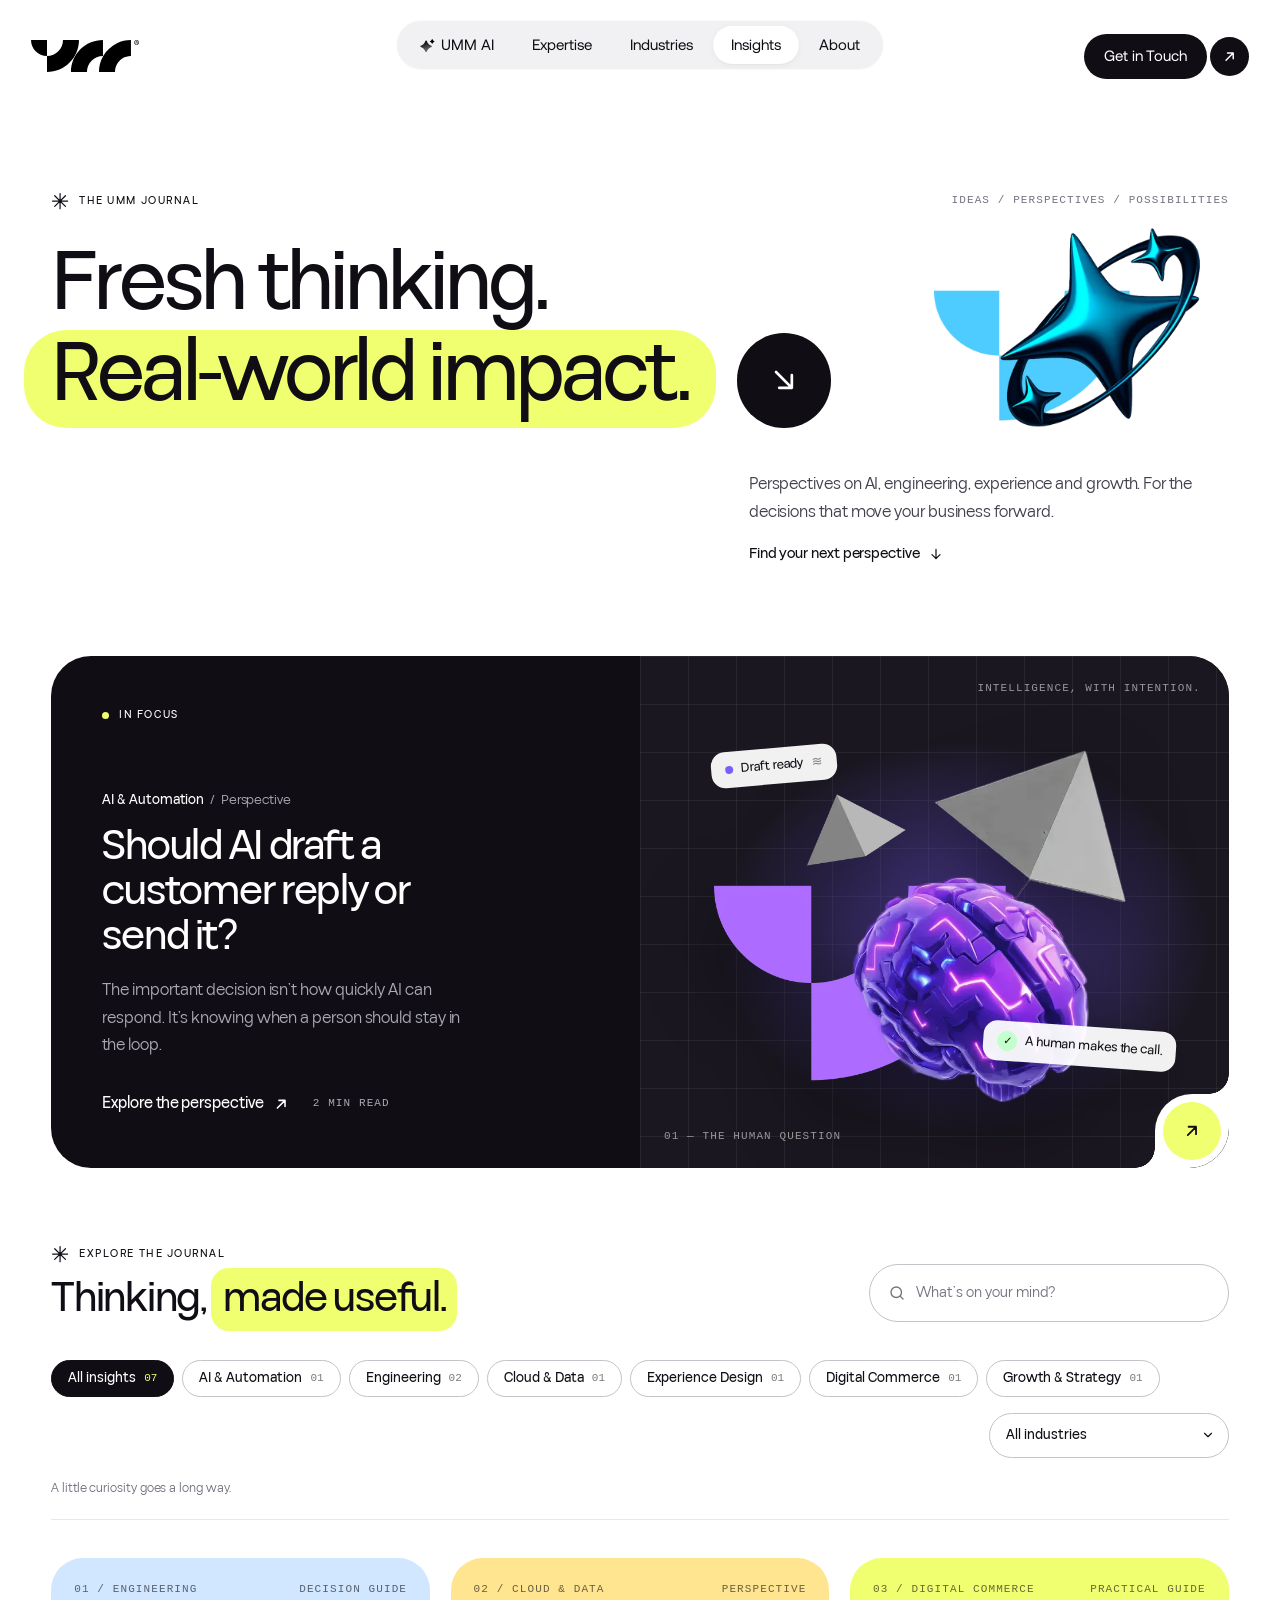
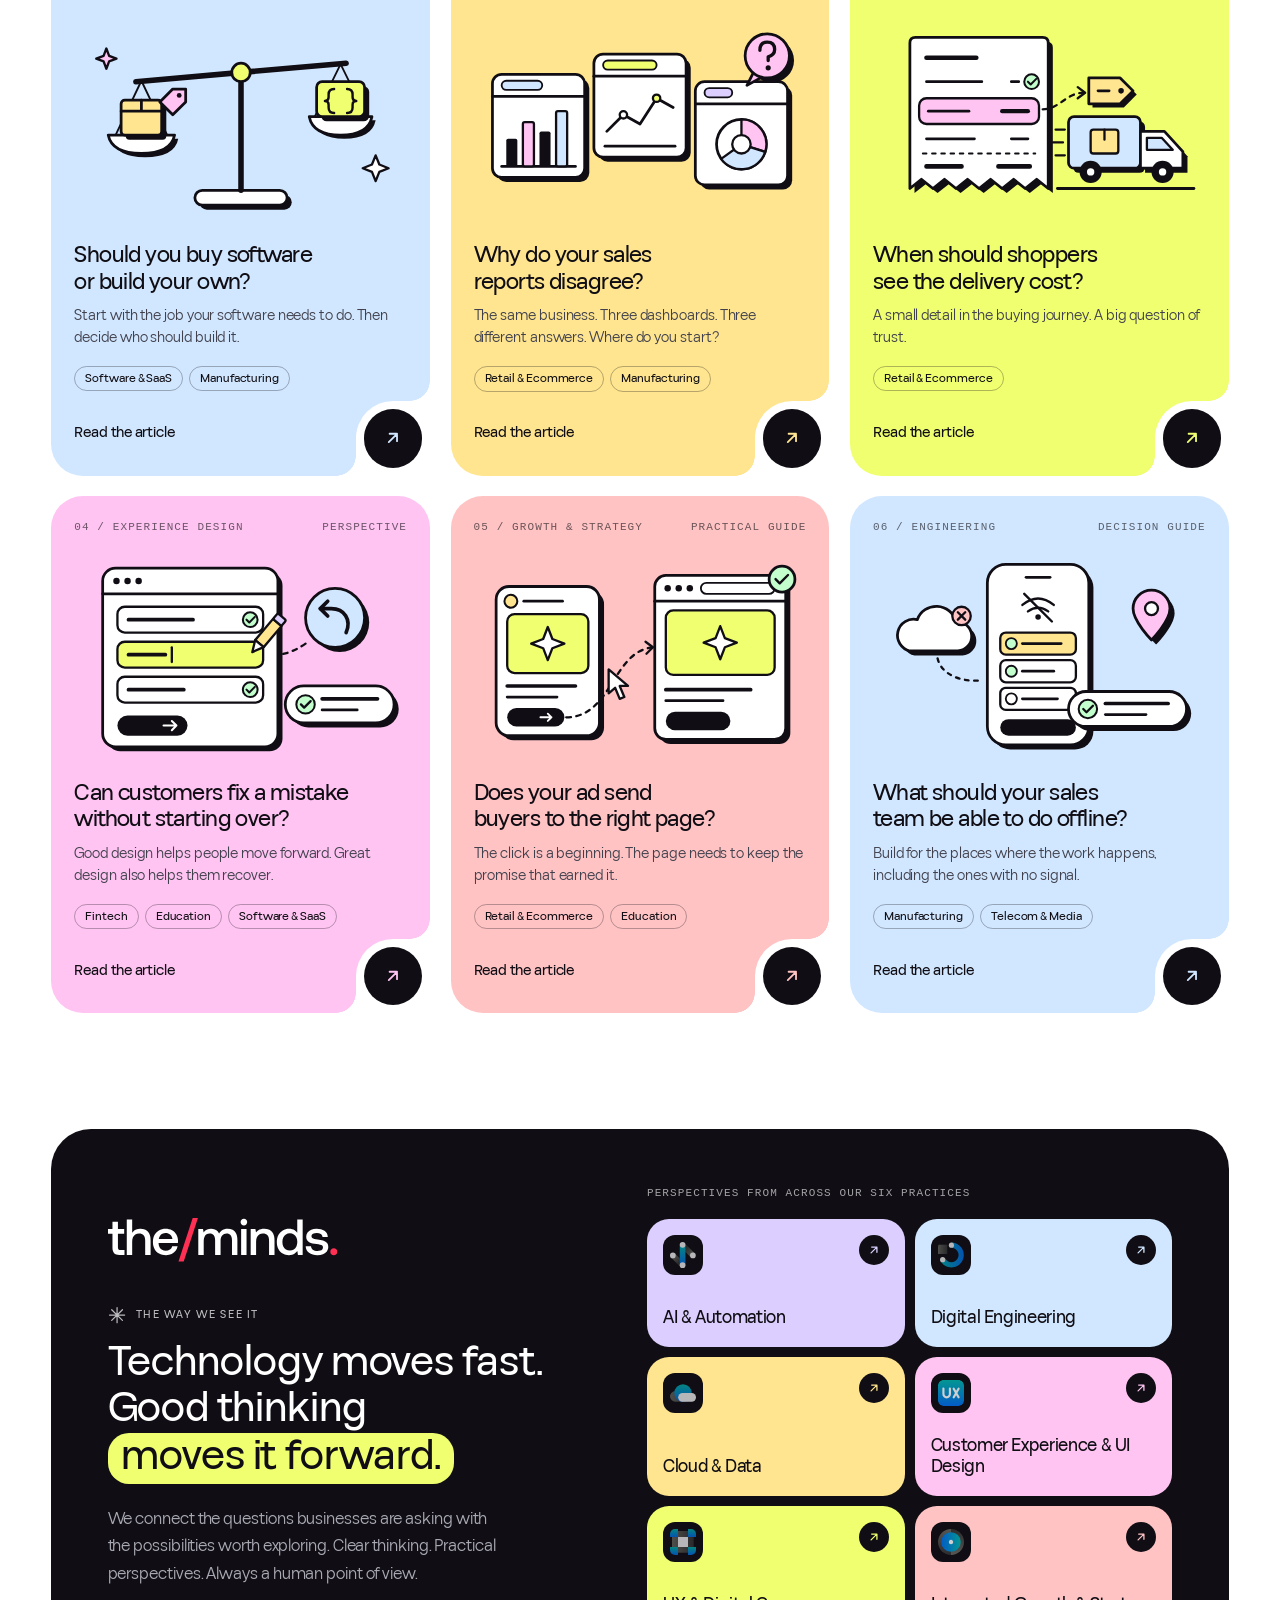
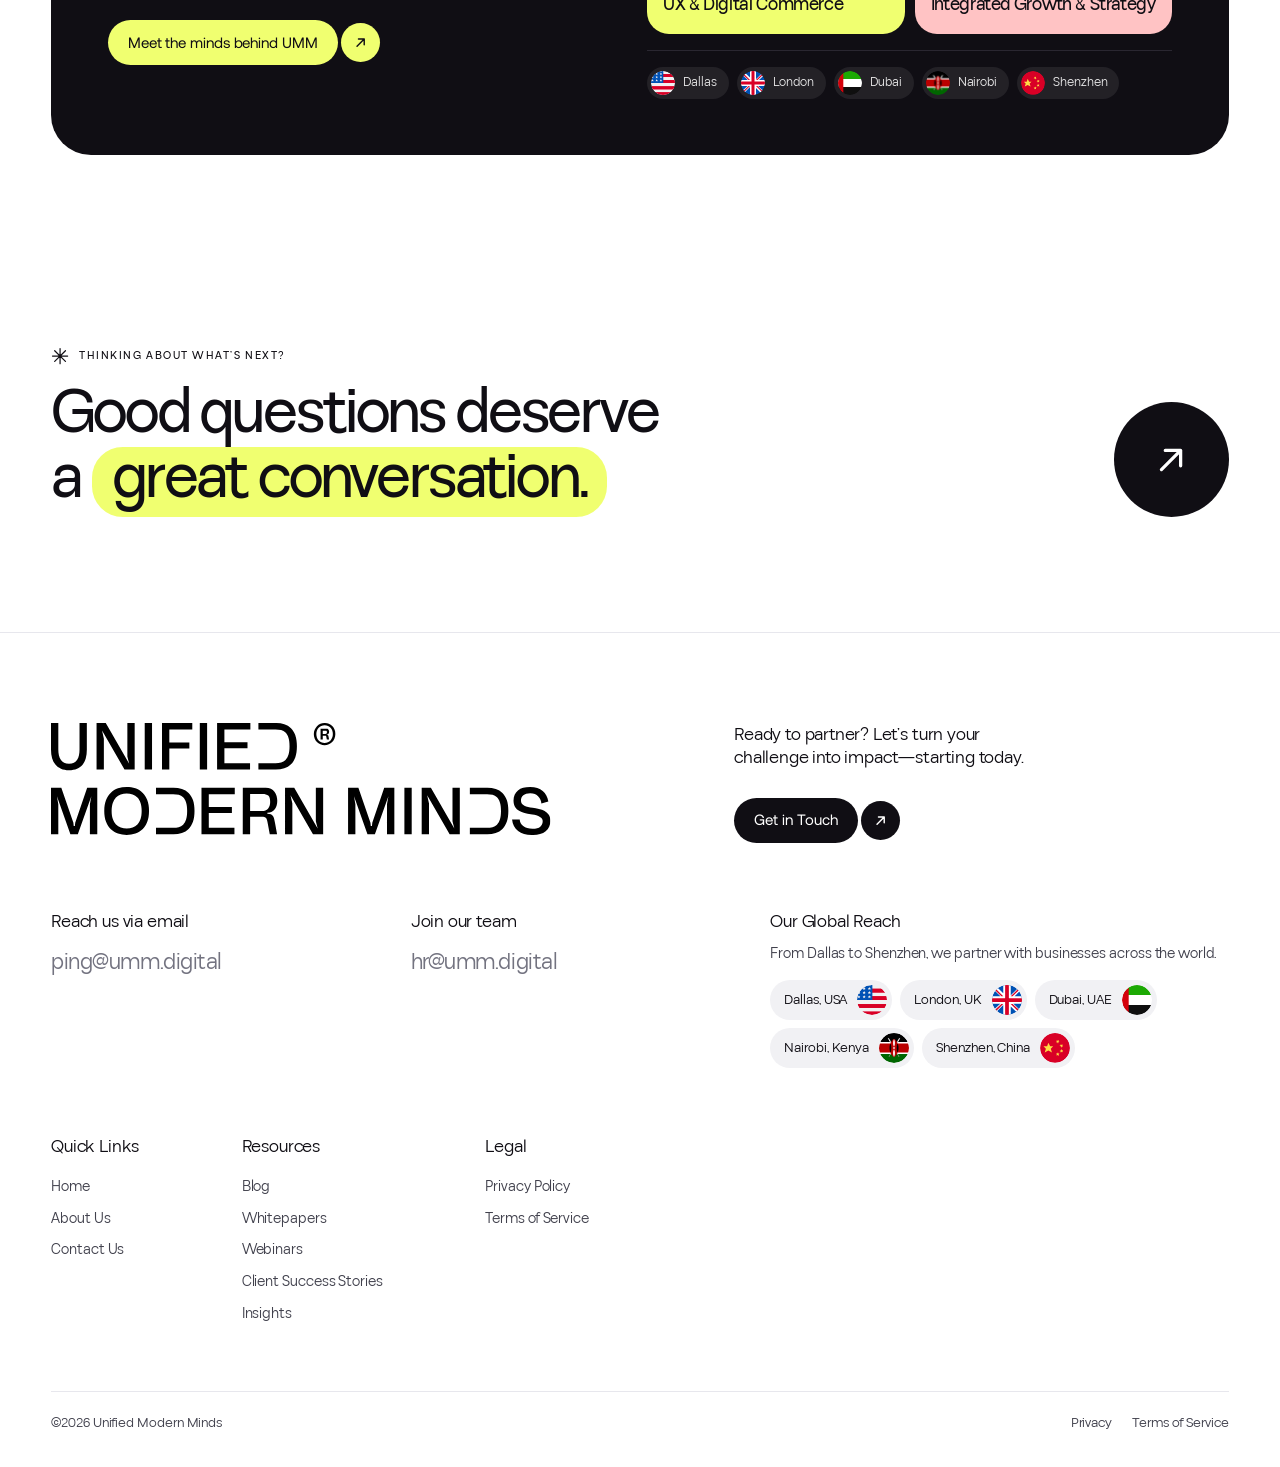
==== index.html @ 67304d0b "Initial commit: UMM website and insights blog Homepage, insights article template, first article (sh" ====
<!doctype html>
<html lang="en">
<head>
  <meta charset="utf-8">
  <meta name="viewport" content="width=device-width, initial-scale=1">
  <title>Insights — The UMM Journal | Unified Modern Minds</title>
  <meta name="description" content="Perspectives on AI, engineering, experience and growth. For the decisions that move your business forward.">
  <meta property="og:type" content="website">
  <meta property="og:title" content="The UMM Journal — Fresh thinking. Real-world impact.">
  <meta property="og:description" content="Perspectives on AI, engineering, experience and growth. For the decisions that move your business forward.">
  <meta property="og:image" content="assets/img/Expertise.webp">
  <meta name="theme-color" content="#ffffff">
  <link rel="preload" href="assets/fonts/Mosvita-Medium.ttf" as="font" type="font/ttf" crossorigin>
  <link rel="stylesheet" href="assets/css/umm-blog.css">
  <script>document.documentElement.classList.add('js')</script>
</head>
<body>
  <a class="skip-link" href="#main">Skip to content</a>

  <!-- ===================== HEADER (same as umm.digital) ===================== -->
  <header class="site-header">
    <a class="site-logo" href="https://umm.digital/" aria-label="Unified Modern Minds — home">
      <img src="assets/img/umm-logo-black.svg" alt="UMM" width="150" height="36">
    </a>

    <nav class="site-nav" aria-label="Primary">
      <ul class="site-nav__pill">
        <li><button class="site-nav__trigger" type="button" aria-expanded="false" aria-controls="mega-ai"><img src="assets/img/ai-icon.svg" alt="">UMM AI</button></li>
        <li><button class="site-nav__trigger" type="button" aria-expanded="false" aria-controls="mega-expertise">Expertise</button></li>
        <li><button class="site-nav__trigger" type="button" aria-expanded="false" aria-controls="mega-industries">Industries</button></li>
        <li><button class="site-nav__trigger" type="button" aria-expanded="false" aria-controls="mega-resources" aria-current="page">Insights</button></li>
        <li><button class="site-nav__trigger" type="button" aria-expanded="false" aria-controls="mega-about">About</button></li>
      </ul>
    </nav>

    <div class="mega" id="mega-ai" data-label="UMM AI">
      <div class="mega__brand">
        <img class="mega__mark" src="assets/img/ai_-2.svg" alt="/ai>">
        <img class="mega__art" src="assets/img/UMM-AI.webp" alt="" loading="lazy">
      </div>
      <ul class="mega__links mega__links--rows3">
        <li><a href="https://umm.digital/ai-consulting/"><img src="assets/img/icons/ai1.svg" alt="">AI Consulting</a></li>
        <li><a href="https://umm.digital/ai-platforms/"><img src="assets/img/icons/ai3.svg" alt="">AI Platforms</a></li>
        <li><a href="https://umm.digital/winning-with-ai/"><img src="assets/img/icons/ai4.svg" alt="">Winning with AI</a></li>
        <li class="mega__feature"><a href="https://umm.digital/rage/" aria-label="RAGe AI — your AI guide to everything UMM"><img class="mega__art--card" src="assets/img/RAGe-AI.webp" alt="" loading="lazy"></a></li>
      </ul>
    </div>

    <div class="mega" id="mega-expertise" data-label="Expertise">
      <div class="mega__brand">
        <img class="mega__mark" src="assets/img/do_-1.svg" alt="<we/do>">
        <img class="mega__art" src="assets/img/Expertise.webp" alt="" loading="lazy">
      </div>
      <ul class="mega__links mega__links--rows4">
        <li><a href="https://umm.digital/service/ai-automation/"><img src="assets/img/icons/e1.svg" alt="">AI &amp; Automation</a></li>
        <li><a href="https://umm.digital/service/ux-digital-commerce/"><img src="assets/img/icons/e2.svg" alt="">UX &amp; Digital Commerce</a></li>
        <li><a href="https://umm.digital/service/digital-engineering/"><img src="assets/img/icons/e3.svg" alt="">Digital Engineering</a></li>
        <li><a href="https://umm.digital/service/cloud-data/"><img src="assets/img/icons/e4.svg" alt="">Cloud &amp; Data</a></li>
        <li><a href="https://umm.digital/service/customer-experience-ui-design/"><img src="assets/img/icons/e5.svg" alt="">Customer Experience &amp; UI Design</a></li>
        <li><a href="https://umm.digital/service/integrated-growth-strategy/"><img src="assets/img/icons/e6.svg" alt="">Integrated Growth &amp; Strategy</a></li>
      </ul>
    </div>

    <div class="mega" id="mega-industries" data-label="Industries">
      <div class="mega__brand">
        <img class="mega__mark" src="assets/img/sector-2.svg" alt="/sector.">
        <img class="mega__art" src="assets/img/3.png" alt="" loading="lazy">
      </div>
      <ul class="mega__links mega__links--rows5">
        <li><a href="https://umm.digital/fintech-banking-insurance/"><img src="assets/img/icons/s1.svg" alt="">Fintech, Banking &amp; Insurance</a></li>
        <li><a href="https://umm.digital/manufacturing/"><img src="assets/img/icons/s2.svg" alt="">Manufacturing</a></li>
        <li><a href="https://umm.digital/telecom/"><img src="assets/img/icons/s3.svg" alt="">Telecom &amp; Media</a></li>
        <li><a href="https://umm.digital/retail-and-ecommerce/"><img src="assets/img/icons/s4.svg" alt="">Retail &amp; Ecommerce</a></li>
        <li><a href="https://umm.digital/education/"><img src="assets/img/icons/s5.svg" alt="">Education</a></li>
        <li><a href="https://umm.digital/deep-tech-and-ai/"><img src="assets/img/icons/s6.svg" alt="">Deep-tech &amp; AI</a></li>
        <li><a href="https://umm.digital/software-and-saas/"><img src="assets/img/icons/s7.svg" alt="">Software &amp; SaaS</a></li>
        <li><a href="https://umm.digital/capital-markets-pe-vc/"><img src="assets/img/icons/s8.svg" alt="">Capital Markets, PE/VC</a></li>
        <li><a href="https://umm.digital/bio-tech-and-life-science/"><img src="assets/img/icons/s9.svg" alt="">Bio-Tech &amp; Life Science</a></li>
        <li><a href="https://umm.digital/government/"><img src="assets/img/icons/s10.svg" alt="">Government</a></li>
      </ul>
    </div>

    <div class="mega" id="mega-resources" data-label="Insights">
      <div class="mega__brand">
        <img class="mega__mark" src="assets/img/kw1.svg" alt="Kn{o}w.">
        <img class="mega__art" src="assets/img/Resources.webp" alt="" loading="lazy">
      </div>
      <ul class="mega__links mega__links--rows4">
        <li><a href="https://umm.digital/casestudies/"><img src="assets/img/icons/k1.svg" alt="">Case Studies</a></li>
        <li><a href="#"><img src="assets/img/icons/k2.svg" alt="">Client Corner</a></li>
        <li><a href="#"><img src="assets/img/icons/k3.svg" alt="">Partners</a></li>
        <li><a href="index.html" aria-current="page"><img src="assets/img/icons/k4.svg" alt="">Blog</a></li>
        <li><a href="#"><img src="assets/img/icons/k5.svg" alt="">White Papers</a></li>
        <li><a href="index.html"><img src="assets/img/icons/k6.svg" alt="">Insights</a></li>
        <li><a href="#"><img src="assets/img/icons/k7.svg" alt="">Webinars</a></li>
      </ul>
    </div>

    <div class="mega" id="mega-about" data-label="About">
      <div class="mega__brand">
        <img class="mega__mark" src="assets/img/minds-2.svg" alt="the/minds.">
        <img class="mega__art" src="assets/img/About.webp" alt="" loading="lazy">
      </div>
      <ul class="mega__links mega__links--rows3">
        <li><a href="https://umm.digital/about/"><img src="assets/img/icons/m1.svg" alt="">Journey</a></li>
        <li><a href="https://umm.digital/about/culture/"><img src="assets/img/icons/m2.svg" alt="">Life@umm</a></li>
        <li><a href="#"><img src="assets/img/icons/m3.svg" alt="">Career</a></li>
      </ul>
    </div>

    <div class="site-header__actions">
      <a class="umm-cta" href="https://umm.digital/contact/">
        <span class="umm-cta__label">Get in Touch</span>
        <span class="umm-cta__dot"><span class="fly" aria-hidden="true"><svg viewBox="0 0 24 24" fill="none" stroke="currentColor" stroke-width="2" stroke-linecap="round" stroke-linejoin="round"><path d="M7 17 17 7M9 7h8v8"/></svg><svg viewBox="0 0 24 24" fill="none" stroke="currentColor" stroke-width="2" stroke-linecap="round" stroke-linejoin="round"><path d="M7 17 17 7M9 7h8v8"/></svg></span></span>
      </a>
      <button class="menu-toggle" type="button" aria-label="Open menu" aria-expanded="false" aria-controls="mobile-menu">
        <svg viewBox="0 0 24 24" fill="none" stroke="currentColor" stroke-width="1.8" stroke-linecap="round"><path d="M4 7h16M4 12h16M4 17h10"/></svg>
      </button>
    </div>
  </header>
  <!-- Mobile menu is generated from the mega menus by umm-blog.js -->
  <div class="mobile-menu" id="mobile-menu" role="dialog" aria-modal="true" aria-label="Menu"></div>

  <main id="main">

    <!-- ===================== HERO ===================== -->
    <section class="j-hero" aria-labelledby="hero-title">
      <img class="j-hero__art" src="assets/img/Expertise.webp" alt="" width="420" height="335">
      <div class="wrap">
        <div class="j-hero__top">
          <p class="eyebrow"><svg viewBox="0 0 24 24" aria-hidden="true"><path d="M12 2v20M2 12h20M4.9 4.9l14.2 14.2M19.1 4.9 4.9 19.1"/></svg>The UMM Journal</p>
          <p class="mono">Ideas / Perspectives / Possibilities</p>
        </div>
        <div class="j-hero__head">
          <h1 class="j-hero__title display-xl" id="hero-title">
            <span class="line">Fresh thinking.</span>
            <span class="line"><span class="hl" data-umm-tone="citrus">Real-world impact.</span></span>
          </h1>
          <a class="round-cta" href="#insights" aria-label="Find your next perspective">
            <span class="fly" aria-hidden="true"><svg viewBox="0 0 24 24" fill="none" stroke="currentColor" stroke-width="1.7" stroke-linecap="round" stroke-linejoin="round"><path d="M7 7l10 10M17 9v8H9"/></svg><svg viewBox="0 0 24 24" fill="none" stroke="currentColor" stroke-width="1.7" stroke-linecap="round" stroke-linejoin="round"><path d="M7 7l10 10M17 9v8H9"/></svg></span>
          </a>
        </div>
        <div class="j-hero__foot">
          <p class="j-hero__lead">Perspectives on AI, engineering, experience and growth. For the decisions that move your business forward.</p>
          <a class="text-link" href="#insights"><span>Find your next perspective</span><svg width="16" height="16" viewBox="0 0 24 24" fill="none" stroke="currentColor" stroke-width="1.8" stroke-linecap="round" stroke-linejoin="round" aria-hidden="true"><path d="M12 5v14M6 13l6 6 6-6"/></svg></a>
        </div>
      </div>
    </section>

    <!-- ===================== IN FOCUS (featured) ===================== -->
    <section class="wrap" aria-label="In focus">
      <article class="feature reveal">
        <div class="feature__body">
          <p class="eyebrow eyebrow--dot">In focus</p>
          <p class="feature__kicker"><b>AI &amp; Automation</b> &nbsp;/&nbsp; Perspective</p>
          <h2 class="feature__title"><a class="feature__link" href="insights/should-ai-draft-or-send.html">Should AI draft a customer reply or send it?</a></h2>
          <p class="feature__excerpt">The important decision isn’t how quickly AI can respond. It’s knowing when a person should stay in the loop.</p>
          <div class="feature__foot">
            <span class="text-link"><span>Explore the perspective</span><span class="fly" aria-hidden="true"><svg viewBox="0 0 24 24" fill="none" stroke="currentColor" stroke-width="2" stroke-linecap="round" stroke-linejoin="round"><path d="M7 17 17 7M9 7h8v8"/></svg><svg viewBox="0 0 24 24" fill="none" stroke="currentColor" stroke-width="2" stroke-linecap="round" stroke-linejoin="round"><path d="M7 17 17 7M9 7h8v8"/></svg></span></span>
            <span class="mono">2 min read</span>
          </div>
        </div>
        <div class="feature__art" aria-hidden="true">
          <span class="mono feature__cap feature__cap--top">Intelligence, with intention.</span>
          <span class="float-chip float-chip--a"><span class="dot"></span>Draft ready <span style="opacity:.5">≋</span></span>
          <img src="assets/img/UMM-AI.webp" alt="" width="440" height="400">
          <span class="float-chip float-chip--b"><span class="tick">✓</span>A human makes the call.</span>
          <span class="mono feature__cap">01 — The human question</span>
        </div>
        <span class="notch" aria-hidden="true"><span class="notch__btn"><span class="fly"><svg viewBox="0 0 24 24" fill="none" stroke="currentColor" stroke-width="2.2" stroke-linecap="round" stroke-linejoin="round"><path d="M7 17 17 7M8 7h9v9"/></svg><svg viewBox="0 0 24 24" fill="none" stroke="currentColor" stroke-width="2.2" stroke-linecap="round" stroke-linejoin="round"><path d="M7 17 17 7M8 7h9v9"/></svg></span></span></span>
      </article>
    </section>

    <!-- ===================== EXPLORE ===================== -->
    <section class="explore" id="insights" aria-labelledby="explore-title">
      <div class="wrap">
        <div class="explore__head">
          <div>
            <p class="eyebrow"><svg viewBox="0 0 24 24" aria-hidden="true"><path d="M12 2v20M2 12h20M4.9 4.9l14.2 14.2M19.1 4.9 4.9 19.1"/></svg>Explore the journal</p>
            <h2 class="display-m" id="explore-title">Thinking, <span class="hl" data-umm-tone="citrus">made useful.</span></h2>
          </div>
          <label class="search">
            <span class="sr-only">Search insights</span>
            <svg viewBox="0 0 24 24" fill="none" stroke="currentColor" stroke-width="1.8" stroke-linecap="round" aria-hidden="true"><circle cx="11" cy="11" r="7"/><path d="m20 20-3.5-3.5"/></svg>
            <input type="search" placeholder="What’s on your mind?" data-filter-search autocomplete="off">
          </label>
        </div>

        <div class="filters">
          <div class="chips" role="group" aria-label="Filter by topic">
            <button class="chip-btn" type="button" aria-pressed="true" data-filter-cat="all">All insights <span class="count" data-count="all">07</span></button>
            <button class="chip-btn" type="button" aria-pressed="false" data-filter-cat="ai">AI &amp; Automation <span class="count" data-count="ai"></span></button>
            <button class="chip-btn" type="button" aria-pressed="false" data-filter-cat="engineering">Engineering <span class="count" data-count="engineering"></span></button>
            <button class="chip-btn" type="button" aria-pressed="false" data-filter-cat="cloud">Cloud &amp; Data <span class="count" data-count="cloud"></span></button>
            <button class="chip-btn" type="button" aria-pressed="false" data-filter-cat="experience">Experience Design <span class="count" data-count="experience"></span></button>
            <button class="chip-btn" type="button" aria-pressed="false" data-filter-cat="commerce">Digital Commerce <span class="count" data-count="commerce"></span></button>
            <button class="chip-btn" type="button" aria-pressed="false" data-filter-cat="growth">Growth &amp; Strategy <span class="count" data-count="growth"></span></button>
          </div>
          <div class="select-wrap">
            <label class="sr-only" for="industry">Filter by industry</label>
            <select id="industry" data-filter-industry>
              <option value="all">All industries</option>
              <option value="education">Education</option>
              <option value="fintech">Fintech, Banking &amp; Insurance</option>
              <option value="manufacturing">Manufacturing</option>
              <option value="retail">Retail &amp; Ecommerce</option>
              <option value="software">Software &amp; SaaS</option>
              <option value="telecom">Telecom &amp; Media</option>
            </select>
            <svg viewBox="0 0 24 24" fill="none" stroke="currentColor" stroke-width="2" stroke-linecap="round" stroke-linejoin="round" aria-hidden="true"><path d="m6 9 6 6 6-6"/></svg>
          </div>
          <p class="filters__note" data-filter-status aria-live="polite">A little curiosity goes a long way.</p>
        </div>

        <!-- Post cards. data-category / data-industries drive the filters.
             Tone per category: ai=lilac, engineering=sky, cloud=sun, commerce=citrus, experience=blossom, growth=coral -->
        <ul class="post-grid" data-post-grid>

          <!-- Featured post: hidden in "All" view (it's shown above), visible when filtering -->
          <li data-category="ai" data-industries="fintech telecom retail" data-featured>
            <article class="post-card" data-umm-tone="lilac">
              <div class="post-card__top"><span class="mono">AI &amp; Automation</span><span class="mono">Perspective</span></div>
              <div class="post-card__visual" aria-hidden="true"><img src="assets/img/illustrations/ai-draft-or-send.svg" alt="" loading="lazy" width="360" height="220"></div>
              <h3 class="post-card__title"><a href="insights/should-ai-draft-or-send.html">Should AI draft a customer reply or send it?</a></h3>
              <p class="post-card__excerpt">The important decision isn’t how quickly AI can respond. It’s knowing when a person should stay in the loop.</p>
              <ul class="tags"><li>Fintech</li><li>Telecom</li><li>Retail</li></ul>
              <div class="post-card__foot">Read the article</div>
              <span class="notch" aria-hidden="true"><span class="notch__btn"><span class="fly"><svg viewBox="0 0 24 24" fill="none" stroke="currentColor" stroke-width="2.2" stroke-linecap="round" stroke-linejoin="round"><path d="M7 17 17 7M8 7h9v9"/></svg><svg viewBox="0 0 24 24" fill="none" stroke="currentColor" stroke-width="2.2" stroke-linecap="round" stroke-linejoin="round"><path d="M7 17 17 7M8 7h9v9"/></svg></span></span></span>
            </article>
          </li>

          <li data-category="engineering" data-industries="software manufacturing">
            <article class="post-card reveal" data-umm-tone="sky">
              <div class="post-card__top"><span class="mono">01 / Engineering</span><span class="mono">Decision guide</span></div>
              <div class="post-card__visual" aria-hidden="true"><img src="assets/img/illustrations/buy-or-build.svg" alt="" loading="lazy" width="360" height="220"></div>
              <h3 class="post-card__title"><a href="insights/buy-software-or-build-your-own.html">Should you buy software or build your own?</a></h3>
              <p class="post-card__excerpt">Start with the job your software needs to do. Then decide who should build it.</p>
              <ul class="tags"><li>Software &amp; SaaS</li><li>Manufacturing</li></ul>
              <div class="post-card__foot">Read the article</div>
              <span class="notch" aria-hidden="true"><span class="notch__btn"><span class="fly"><svg viewBox="0 0 24 24" fill="none" stroke="currentColor" stroke-width="2.2" stroke-linecap="round" stroke-linejoin="round"><path d="M7 17 17 7M8 7h9v9"/></svg><svg viewBox="0 0 24 24" fill="none" stroke="currentColor" stroke-width="2.2" stroke-linecap="round" stroke-linejoin="round"><path d="M7 17 17 7M8 7h9v9"/></svg></span></span></span>
            </article>
          </li>

          <li data-category="cloud" data-industries="retail manufacturing software">
            <article class="post-card reveal" data-umm-tone="sun">
              <div class="post-card__top"><span class="mono">02 / Cloud &amp; Data</span><span class="mono">Perspective</span></div>
              <div class="post-card__visual" aria-hidden="true"><img src="assets/img/illustrations/sales-reports.svg" alt="" loading="lazy" width="360" height="220"></div>
              <h3 class="post-card__title"><a href="insights/why-sales-reports-disagree.html">Why do your sales reports disagree?</a></h3>
              <p class="post-card__excerpt">The same business. Three dashboards. Three different answers. Where do you start?</p>
              <ul class="tags"><li>Retail &amp; Ecommerce</li><li>Manufacturing</li></ul>
              <div class="post-card__foot">Read the article</div>
              <span class="notch" aria-hidden="true"><span class="notch__btn"><span class="fly"><svg viewBox="0 0 24 24" fill="none" stroke="currentColor" stroke-width="2.2" stroke-linecap="round" stroke-linejoin="round"><path d="M7 17 17 7M8 7h9v9"/></svg><svg viewBox="0 0 24 24" fill="none" stroke="currentColor" stroke-width="2.2" stroke-linecap="round" stroke-linejoin="round"><path d="M7 17 17 7M8 7h9v9"/></svg></span></span></span>
            </article>
          </li>

          <li data-category="commerce" data-industries="retail">
            <article class="post-card reveal" data-umm-tone="citrus">
              <div class="post-card__top"><span class="mono">03 / Digital Commerce</span><span class="mono">Practical guide</span></div>
              <div class="post-card__visual" aria-hidden="true"><img src="assets/img/illustrations/delivery-cost.svg" alt="" loading="lazy" width="360" height="220"></div>
              <h3 class="post-card__title"><a href="insights/when-to-show-delivery-cost.html">When should shoppers see the delivery cost?</a></h3>
              <p class="post-card__excerpt">A small detail in the buying journey. A big question of trust.</p>
              <ul class="tags"><li>Retail &amp; Ecommerce</li></ul>
              <div class="post-card__foot">Read the article</div>
              <span class="notch" aria-hidden="true"><span class="notch__btn"><span class="fly"><svg viewBox="0 0 24 24" fill="none" stroke="currentColor" stroke-width="2.2" stroke-linecap="round" stroke-linejoin="round"><path d="M7 17 17 7M8 7h9v9"/></svg><svg viewBox="0 0 24 24" fill="none" stroke="currentColor" stroke-width="2.2" stroke-linecap="round" stroke-linejoin="round"><path d="M7 17 17 7M8 7h9v9"/></svg></span></span></span>
            </article>
          </li>

          <li data-category="experience" data-industries="fintech education software">
            <article class="post-card reveal" data-umm-tone="blossom">
              <div class="post-card__top"><span class="mono">04 / Experience Design</span><span class="mono">Perspective</span></div>
              <div class="post-card__visual" aria-hidden="true"><img src="assets/img/illustrations/fix-a-mistake.svg" alt="" loading="lazy" width="360" height="220"></div>
              <h3 class="post-card__title"><a href="insights/fix-a-mistake-without-starting-over.html">Can customers fix a mistake without starting over?</a></h3>
              <p class="post-card__excerpt">Good design helps people move forward. Great design also helps them recover.</p>
              <ul class="tags"><li>Fintech</li><li>Education</li><li>Software &amp; SaaS</li></ul>
              <div class="post-card__foot">Read the article</div>
              <span class="notch" aria-hidden="true"><span class="notch__btn"><span class="fly"><svg viewBox="0 0 24 24" fill="none" stroke="currentColor" stroke-width="2.2" stroke-linecap="round" stroke-linejoin="round"><path d="M7 17 17 7M8 7h9v9"/></svg><svg viewBox="0 0 24 24" fill="none" stroke="currentColor" stroke-width="2.2" stroke-linecap="round" stroke-linejoin="round"><path d="M7 17 17 7M8 7h9v9"/></svg></span></span></span>
            </article>
          </li>

          <li data-category="growth" data-industries="retail education software">
            <article class="post-card reveal" data-umm-tone="coral">
              <div class="post-card__top"><span class="mono">05 / Growth &amp; Strategy</span><span class="mono">Practical guide</span></div>
              <div class="post-card__visual" aria-hidden="true"><img src="assets/img/illustrations/ad-to-right-page.svg" alt="" loading="lazy" width="360" height="220"></div>
              <h3 class="post-card__title"><a href="insights/does-your-ad-send-buyers-to-the-right-page.html">Does your ad send buyers to the right page?</a></h3>
              <p class="post-card__excerpt">The click is a beginning. The page needs to keep the promise that earned it.</p>
              <ul class="tags"><li>Retail &amp; Ecommerce</li><li>Education</li></ul>
              <div class="post-card__foot">Read the article</div>
              <span class="notch" aria-hidden="true"><span class="notch__btn"><span class="fly"><svg viewBox="0 0 24 24" fill="none" stroke="currentColor" stroke-width="2.2" stroke-linecap="round" stroke-linejoin="round"><path d="M7 17 17 7M8 7h9v9"/></svg><svg viewBox="0 0 24 24" fill="none" stroke="currentColor" stroke-width="2.2" stroke-linecap="round" stroke-linejoin="round"><path d="M7 17 17 7M8 7h9v9"/></svg></span></span></span>
            </article>
          </li>

          <li data-category="engineering" data-industries="manufacturing telecom">
            <article class="post-card reveal" data-umm-tone="sky">
              <div class="post-card__top"><span class="mono">06 / Engineering</span><span class="mono">Decision guide</span></div>
              <div class="post-card__visual" aria-hidden="true"><img src="assets/img/illustrations/offline-sales.svg" alt="" loading="lazy" width="360" height="220"></div>
              <h3 class="post-card__title"><a href="insights/what-your-sales-team-needs-offline.html">What should your sales team be able to do offline?</a></h3>
              <p class="post-card__excerpt">Build for the places where the work happens, including the ones with no signal.</p>
              <ul class="tags"><li>Manufacturing</li><li>Telecom &amp; Media</li></ul>
              <div class="post-card__foot">Read the article</div>
              <span class="notch" aria-hidden="true"><span class="notch__btn"><span class="fly"><svg viewBox="0 0 24 24" fill="none" stroke="currentColor" stroke-width="2.2" stroke-linecap="round" stroke-linejoin="round"><path d="M7 17 17 7M8 7h9v9"/></svg><svg viewBox="0 0 24 24" fill="none" stroke="currentColor" stroke-width="2.2" stroke-linecap="round" stroke-linejoin="round"><path d="M7 17 17 7M8 7h9v9"/></svg></span></span></span>
            </article>
          </li>
        </ul>

        <div class="empty-state" data-empty-state>
          <h3 class="display-s">Nothing here <span class="hl" data-umm-tone="citrus">yet.</span></h3>
          <p>Try another topic or industry — a little curiosity goes a long way.</p>
          <button class="btn btn--outline" type="button" data-filter-reset style="margin-top:20px">Show all insights</button>
        </div>

        <div class="load-more" data-load-more hidden>
          <button class="btn btn--outline" type="button" data-load-more-btn>More perspectives <span class="mono" data-load-more-count></span></button>
          <p class="mono" data-load-more-status></p>
        </div>
      </div>
    </section>

    <!-- ===================== THE MINDS BEHIND IT (team) ===================== -->
    <section class="minds" aria-labelledby="minds-title">
      <div class="wrap">
        <div class="minds__panel reveal">
          <div>
            <img class="minds__mark" src="assets/img/minds-2.svg" alt="the/minds." loading="lazy" width="240" height="62">
            <p class="eyebrow"><svg viewBox="0 0 24 24" aria-hidden="true"><path d="M12 2v20M2 12h20M4.9 4.9l14.2 14.2M19.1 4.9 4.9 19.1"/></svg>The way we see it</p>
            <h2 class="minds__title" id="minds-title"><span class="line">Technology moves fast.</span> <span class="line">Good thinking</span> <span class="line"><span class="hl" data-umm-tone="citrus">moves it forward.</span></span></h2>
            <p class="minds__body">We connect the questions businesses are asking with the possibilities worth exploring. Clear thinking. Practical perspectives. Always a human point of view.</p>
            <a class="umm-cta umm-cta--citrus" href="https://umm.digital/about/">
              <span class="umm-cta__label">Meet the minds behind UMM</span>
              <span class="umm-cta__dot"><span class="fly" aria-hidden="true"><svg viewBox="0 0 24 24" fill="none" stroke="currentColor" stroke-width="2" stroke-linecap="round" stroke-linejoin="round"><path d="M7 17 17 7M9 7h8v8"/></svg><svg viewBox="0 0 24 24" fill="none" stroke="currentColor" stroke-width="2" stroke-linecap="round" stroke-linejoin="round"><path d="M7 17 17 7M9 7h8v8"/></svg></span></span>
            </a>
          </div>
          <div class="minds__team">
            <p class="mono minds__label">Perspectives from across our six practices</p>
            <ul class="practices">
            <li><a href="https://umm.digital/service/ai-automation/" data-umm-tone="lilac"><span class="practices__top"><img src="assets/img/icons/e1.svg" alt=""><span class="practices__go"><span class="fly" aria-hidden="true"><svg viewBox="0 0 24 24" fill="none" stroke="currentColor" stroke-width="2.2" stroke-linecap="round" stroke-linejoin="round"><path d="M7 17 17 7M8 7h9v9"/></svg><svg viewBox="0 0 24 24" fill="none" stroke="currentColor" stroke-width="2.2" stroke-linecap="round" stroke-linejoin="round"><path d="M7 17 17 7M8 7h9v9"/></svg></span></span></span><b>AI &amp; Automation</b></a></li>
            <li><a href="https://umm.digital/service/digital-engineering/" data-umm-tone="sky"><span class="practices__top"><img src="assets/img/icons/e3.svg" alt=""><span class="practices__go"><span class="fly" aria-hidden="true"><svg viewBox="0 0 24 24" fill="none" stroke="currentColor" stroke-width="2.2" stroke-linecap="round" stroke-linejoin="round"><path d="M7 17 17 7M8 7h9v9"/></svg><svg viewBox="0 0 24 24" fill="none" stroke="currentColor" stroke-width="2.2" stroke-linecap="round" stroke-linejoin="round"><path d="M7 17 17 7M8 7h9v9"/></svg></span></span></span><b>Digital Engineering</b></a></li>
            <li><a href="https://umm.digital/service/cloud-data/" data-umm-tone="sun"><span class="practices__top"><img src="assets/img/icons/e4.svg" alt=""><span class="practices__go"><span class="fly" aria-hidden="true"><svg viewBox="0 0 24 24" fill="none" stroke="currentColor" stroke-width="2.2" stroke-linecap="round" stroke-linejoin="round"><path d="M7 17 17 7M8 7h9v9"/></svg><svg viewBox="0 0 24 24" fill="none" stroke="currentColor" stroke-width="2.2" stroke-linecap="round" stroke-linejoin="round"><path d="M7 17 17 7M8 7h9v9"/></svg></span></span></span><b>Cloud &amp; Data</b></a></li>
            <li><a href="https://umm.digital/service/customer-experience-ui-design/" data-umm-tone="blossom"><span class="practices__top"><img src="assets/img/icons/e5.svg" alt=""><span class="practices__go"><span class="fly" aria-hidden="true"><svg viewBox="0 0 24 24" fill="none" stroke="currentColor" stroke-width="2.2" stroke-linecap="round" stroke-linejoin="round"><path d="M7 17 17 7M8 7h9v9"/></svg><svg viewBox="0 0 24 24" fill="none" stroke="currentColor" stroke-width="2.2" stroke-linecap="round" stroke-linejoin="round"><path d="M7 17 17 7M8 7h9v9"/></svg></span></span></span><b>Customer Experience &amp; UI Design</b></a></li>
            <li><a href="https://umm.digital/service/ux-digital-commerce/" data-umm-tone="citrus"><span class="practices__top"><img src="assets/img/icons/e2.svg" alt=""><span class="practices__go"><span class="fly" aria-hidden="true"><svg viewBox="0 0 24 24" fill="none" stroke="currentColor" stroke-width="2.2" stroke-linecap="round" stroke-linejoin="round"><path d="M7 17 17 7M8 7h9v9"/></svg><svg viewBox="0 0 24 24" fill="none" stroke="currentColor" stroke-width="2.2" stroke-linecap="round" stroke-linejoin="round"><path d="M7 17 17 7M8 7h9v9"/></svg></span></span></span><b>UX &amp; Digital Commerce</b></a></li>
            <li><a href="https://umm.digital/service/integrated-growth-strategy/" data-umm-tone="coral"><span class="practices__top"><img src="assets/img/icons/e6.svg" alt=""><span class="practices__go"><span class="fly" aria-hidden="true"><svg viewBox="0 0 24 24" fill="none" stroke="currentColor" stroke-width="2.2" stroke-linecap="round" stroke-linejoin="round"><path d="M7 17 17 7M8 7h9v9"/></svg><svg viewBox="0 0 24 24" fill="none" stroke="currentColor" stroke-width="2.2" stroke-linecap="round" stroke-linejoin="round"><path d="M7 17 17 7M8 7h9v9"/></svg></span></span></span><b>Integrated Growth &amp; Strategy</b></a></li>
            </ul>
            <ul class="offices" aria-label="Our offices"><li><img src="assets/img/flags/us.svg" alt="">Dallas</li><li><img src="assets/img/flags/uk.svg" alt="">London</li><li><img src="assets/img/flags/ae.svg" alt="">Dubai</li><li><img src="assets/img/flags/ke.svg" alt="">Nairobi</li><li><img src="assets/img/flags/cn.svg" alt="">Shenzhen</li></ul>
          </div>
        </div>
      </div>
    </section>

    <!-- ===================== LET'S TALK ===================== -->
    <section class="talk" aria-labelledby="talk-title">
      <div class="wrap">
        <p class="eyebrow"><svg viewBox="0 0 24 24" aria-hidden="true"><path d="M12 2v20M2 12h20M4.9 4.9l14.2 14.2M19.1 4.9 4.9 19.1"/></svg>Thinking about what’s next?</p>
        <div class="talk__row">
          <h2 class="talk__title display-l" id="talk-title"><span class="line">Good questions deserve</span> <span class="line">a <span class="hl" data-umm-tone="citrus">great conversation.</span></span></h2>
          <a class="round-cta" href="https://umm.digital/contact/" aria-label="Start a conversation with UMM">
            <span class="fly" aria-hidden="true"><svg viewBox="0 0 24 24" fill="none" stroke="currentColor" stroke-width="1.7" stroke-linecap="round" stroke-linejoin="round"><path d="M7 17 17 7M9 7h8v8"/></svg><svg viewBox="0 0 24 24" fill="none" stroke="currentColor" stroke-width="1.7" stroke-linecap="round" stroke-linejoin="round"><path d="M7 17 17 7M9 7h8v8"/></svg></span>
          </a>
        </div>
      </div>
    </section>
  </main>

  <!-- ===================== FOOTER (same as umm.digital) ===================== -->
  <footer class="site-footer">
    <div class="wrap">
      <div class="footer-top">
        <a href="https://umm.digital/" aria-label="Unified Modern Minds — home"><img class="footer-wordmark" src="assets/img/ummlogotxt.svg" alt="Unified Modern Minds" loading="lazy"></a>
        <div class="footer-partner">
          <p>Ready to partner? Let’s turn your challenge into impact—starting today.</p>
          <a class="umm-cta" href="https://umm.digital/contact/">
            <span class="umm-cta__label">Get in Touch</span>
            <span class="umm-cta__dot"><span class="fly" aria-hidden="true"><svg viewBox="0 0 24 24" fill="none" stroke="currentColor" stroke-width="2" stroke-linecap="round" stroke-linejoin="round"><path d="M7 17 17 7M9 7h8v8"/></svg><svg viewBox="0 0 24 24" fill="none" stroke="currentColor" stroke-width="2" stroke-linecap="round" stroke-linejoin="round"><path d="M7 17 17 7M9 7h8v8"/></svg></span></span>
          </a>
        </div>
      </div>
      <div class="footer-mid">
        <div><h2 class="footer-h">Reach us via email</h2><a class="footer-mail" href="mailto:ping@umm.digital">ping@umm.digital</a></div>
        <div><h2 class="footer-h">Join our team</h2><a class="footer-mail" href="mailto:hr@umm.digital">hr@umm.digital</a></div>
        <div class="footer-reach">
          <h2 class="footer-h">Our Global Reach</h2>
          <p>From Dallas to Shenzhen, we partner with businesses across the world.</p>
          <ul class="city-pills">
            <li>Dallas, USA <img src="assets/img/flags/us.svg" alt="" loading="lazy"></li>
            <li>London, UK <img src="assets/img/flags/uk.svg" alt="" loading="lazy"></li>
            <li>Dubai, UAE <img src="assets/img/flags/ae.svg" alt="" loading="lazy"></li>
            <li>Nairobi, Kenya <img src="assets/img/flags/ke.svg" alt="" loading="lazy"></li>
            <li>Shenzhen, China <img src="assets/img/flags/cn.svg" alt="" loading="lazy"></li>
          </ul>
        </div>
      </div>
      <div class="footer-links">
        <div><h2 class="footer-h">Quick Links</h2><ul><li><a href="https://umm.digital/">Home</a></li><li><a href="https://umm.digital/about/">About Us</a></li><li><a href="https://umm.digital/contact/">Contact Us</a></li></ul></div>
        <div><h2 class="footer-h">Resources</h2><ul><li><a href="index.html">Blog</a></li><li><a href="#">Whitepapers</a></li><li><a href="#">Webinars</a></li><li><a href="https://umm.digital/casestudies/">Client Success Stories</a></li><li><a href="index.html">Insights</a></li></ul></div>
        <div><h2 class="footer-h">Legal</h2><ul><li><a href="#">Privacy Policy</a></li><li><a href="#">Terms of Service</a></li></ul></div>
      </div>
      <div class="footer-bottom">
        <p>©2026 Unified Modern Minds</p>
        <nav aria-label="Legal"><a href="#">Privacy</a><a href="#">Terms of Service</a></nav>
      </div>
    </div>
  </footer>

  <button class="to-top" type="button" aria-label="Back to top" data-to-top>
    <svg viewBox="0 0 56 56" aria-hidden="true"><circle cx="28" cy="28" r="26" pathLength="100" stroke-dasharray="100" stroke-dashoffset="100" data-to-top-ring/></svg>
    <svg viewBox="0 0 24 24" fill="none" stroke="currentColor" stroke-width="2" stroke-linecap="round" stroke-linejoin="round" aria-hidden="true"><path d="M12 19V5M5 12l7-7 7 7"/></svg>
  </button>

  <script src="assets/js/umm-blog.js" defer></script>
</body>
</html>
---- assets/css/umm-blog.css ----
/* ==========================================================================
   UMM Journal — shared styles (blog main page + article template)
   Design language mirrors umm.digital Expertise pages (e.g. /service/ai-automation/).
   Tokens below are copied from that page's --umm-* system so both stay in sync.
   ========================================================================== */

/* ---------- Fonts (self-hosted brand fonts) ---------- */
@font-face { font-family: "Mosvita"; src: url("../fonts/Mosvita-Light.ttf") format("truetype"); font-weight: 300; font-display: swap; }
@font-face { font-family: "Mosvita"; src: url("../fonts/Mosvita-Regular.ttf") format("truetype"); font-weight: 400; font-display: swap; }
@font-face { font-family: "Mosvita"; src: url("../fonts/Mosvita-Medium.ttf") format("truetype"); font-weight: 500; font-display: swap; }
@font-face { font-family: "Mosvita"; src: url("../fonts/Mosvita-SemiBold.ttf") format("truetype"); font-weight: 600; font-display: swap; }
@font-face { font-family: "AeonikPro"; src: url("../fonts/AeonikPro-Regular.ttf") format("truetype"); font-weight: 400; font-display: swap; }

/* ---------- Tokens ---------- */
:root {
  /* surfaces + ink */
  --umm-canvas: #eeeeee;
  --umm-canvas-deep: #e4e4e7;
  --umm-paper: #ffffff;
  --umm-ink: #100e14;
  --umm-ink-soft: #41414d;
  --umm-ink-quiet: #737380;
  --umm-hairline: #c3c3c9;
  --umm-line: #e7e7ed;
  --umm-veil: #f1f1f4;
  --umm-ink-raise: #1a1720;
  --umm-ink-line: #2a2731;
  --umm-panel: #1b1b1b;           /* mega-menu panel */
  --umm-ink-paper-soft: #a9a9b4;

  /* brand tones */
  --umm-blossom: #ffc4f2;
  --umm-citrus: #f0ff70;
  --umm-sky: #d1e7ff;
  --umm-sun: #ffe58f;
  --umm-coral: #ffc3c4;
  --umm-lilac: #dccfff;
  --umm-cyan: #4eccff;            /* <we/do> mark */
  --umm-violet: #7b5cff;

  /* type */
  --umm-font-display: "Mosvita", "Aeonik Pro", "Inter", -apple-system, BlinkMacSystemFont, "Segoe UI", sans-serif;
  --umm-font-body: "Mosvita", "Inter", -apple-system, BlinkMacSystemFont, "Segoe UI", sans-serif;
  --umm-font-ui: "AeonikPro", "Mosvita", -apple-system, BlinkMacSystemFont, "Segoe UI", sans-serif;
  --umm-font-mono: ui-monospace, "SFMono-Regular", "Menlo", "Consolas", "Liberation Mono", monospace;

  --umm-text-display-xl: clamp(3rem, 6.6vw, 6.25rem);
  --umm-text-display-l: clamp(2.5rem, 4.8vw, 4.25rem);
  --umm-text-display-m: clamp(2rem, 3.3vw, 3rem);
  --umm-text-display-s: clamp(1.625rem, 2.4vw, 2.25rem);
  --umm-text-heading-l: clamp(1.375rem, 1.8vw, 1.75rem);
  --umm-text-heading-m: clamp(1.125rem, 1.35vw, 1.3125rem);
  --umm-text-body-l: clamp(1.0625rem, 1.05vw, 1.1875rem);
  --umm-text-body: 1rem;
  --umm-text-body-s: .9375rem;
  --umm-text-label: .75rem;
  --umm-text-micro: .6875rem;

  --umm-tracking-display: -.035em;
  --umm-tracking-heading: -.02em;
  --umm-tracking-label: .14em;

  /* layout */
  --umm-container: 1320px;
  --umm-gutter: clamp(1.25rem, 4vw, 4rem);
  --umm-section-y: clamp(5rem, 9vw, 9.5rem);
  --umm-section-y-tight: clamp(3.5rem, 6vw, 6rem);

  --umm-r-sm: 10px;
  --umm-r-md: 16px;
  --umm-r-lg: 22px;
  --umm-r-xl: 30px;
  --umm-r-2xl: 40px;
  --umm-r-pill: 999px;

  --umm-shadow-1: 0 1px 2px rgba(16, 14, 20, .04), 0 2px 8px rgba(16, 14, 20, .035);
  --umm-shadow-2: 0 2px 4px rgba(16, 14, 20, .04), 0 12px 28px rgba(16, 14, 20, .06);
  --umm-shadow-3: 0 4px 8px rgba(16, 14, 20, .05), 0 24px 56px rgba(16, 14, 20, .09);

  --umm-ease-out: cubic-bezier(.22, 1, .36, 1);
  --umm-ease-in-out: cubic-bezier(.65, 0, .35, 1);
  --umm-ease-spring: cubic-bezier(.34, 1.4, .64, 1);

  --nav-top: clamp(12px, 1.6vw, 24px);
  --bite-bg: var(--umm-paper);
}

/* Category → tone. Change data-umm-tone on any element to recolour it. */
[data-umm-tone="sky"]     { --umm-tone: var(--umm-sky); }
[data-umm-tone="citrus"]  { --umm-tone: var(--umm-citrus); }
[data-umm-tone="blossom"] { --umm-tone: var(--umm-blossom); }
[data-umm-tone="sun"]     { --umm-tone: var(--umm-sun); }
[data-umm-tone="coral"]   { --umm-tone: var(--umm-coral); }
[data-umm-tone="lilac"]   { --umm-tone: var(--umm-lilac); }

/* ---------- Base ---------- */
*, *::before, *::after { box-sizing: border-box; }
html { -webkit-text-size-adjust: 100%; scroll-behavior: smooth; }
body {
  margin: 0;
  background: var(--umm-paper);
  color: var(--umm-ink);
  font-family: var(--umm-font-body);
  font-size: var(--umm-text-body);
  line-height: 1.62;
  letter-spacing: -.005em;
  -webkit-font-smoothing: antialiased;
  text-rendering: optimizeLegibility;
  overflow-x: clip;
}
img, svg { display: block; max-width: 100%; }
img { height: auto; }
a { color: inherit; text-decoration: none; }
button { font: inherit; color: inherit; background: none; border: 0; padding: 0; cursor: pointer; }
h1, h2, h3, h4 { margin: 0; font-family: var(--umm-font-display); font-weight: 500; }
p { margin: 0; }
ul, ol { margin: 0; padding: 0; }
:focus-visible { outline: 2px solid var(--umm-ink); outline-offset: 3px; border-radius: 6px; }
::selection { background: var(--umm-citrus); color: var(--umm-ink); }

.skip-link {
  position: absolute; left: 16px; top: -60px; z-index: 200;
  padding: 10px 16px; border-radius: var(--umm-r-pill);
  background: var(--umm-ink); color: #fff; font-size: .875rem;
}
.skip-link:focus { top: 16px; }
.sr-only { position: absolute; width: 1px; height: 1px; padding: 0; margin: -1px; overflow: hidden; clip: rect(0 0 0 0); white-space: nowrap; border: 0; }

.wrap { width: min(100% - 2 * var(--umm-gutter), var(--umm-container)); margin-inline: auto; }

/* ---------- Shared atoms ---------- */
.eyebrow {
  display: flex; align-items: center; gap: .9em;
  font-size: clamp(11px, .85vw, 13px); font-weight: 500; line-height: 1.45;
  letter-spacing: var(--umm-tracking-label); text-transform: uppercase;
}
.eyebrow svg { flex: none; width: 1.65em; height: 1.65em; fill: none; stroke: currentColor; stroke-width: 1.6; stroke-linecap: round; }
.eyebrow--dot::before { content: ""; width: 7px; height: 7px; border-radius: 50%; background: var(--umm-citrus); box-shadow: 0 0 0 1px rgba(16,14,20,.25); }

.mono { font-family: var(--umm-font-mono); font-size: var(--umm-text-micro); letter-spacing: .1em; text-transform: uppercase; color: var(--umm-ink-quiet); }

/* Lime "chip" highlight behind words (expertise hero) */
.hl {
  display: inline; padding: .02em .28em .08em; margin-inline: -.06em;
  border-radius: .42em; background: var(--umm-tone, var(--umm-citrus));
  -webkit-box-decoration-break: clone; box-decoration-break: clone;
}

.display-xl { font-size: var(--umm-text-display-xl); line-height: 1.02; letter-spacing: var(--umm-tracking-display); font-weight: 500; }
.display-l  { font-size: var(--umm-text-display-l);  line-height: 1.04; letter-spacing: var(--umm-tracking-display); font-weight: 500; }
.display-m  { font-size: var(--umm-text-display-m);  line-height: 1.06; letter-spacing: -.03em; font-weight: 500; }
.display-s  { font-size: var(--umm-text-display-s);  line-height: 1.12; letter-spacing: var(--umm-tracking-heading); font-weight: 500; }

/* Arrow icon that flies out / in on hover */
.fly { position: relative; display: inline-grid; place-items: center; overflow: hidden; width: 1.15em; height: 1.15em; }
.fly svg { grid-area: 1 / 1; width: 100%; height: 100%; transition: transform .5s var(--umm-ease-in-out); }
.fly svg + svg { transform: translate(-130%, 130%); }
a:hover .fly svg:first-child, button:hover .fly svg:first-child, .post-card:hover .fly svg:first-child { transform: translate(130%, -130%); }
a:hover .fly svg + svg, button:hover .fly svg + svg, .post-card:hover .fly svg + svg { transform: none; }

/* "Get in Touch" style: pill + attached circle */
.umm-cta { display: inline-flex; align-items: center; gap: 3px; font-family: var(--umm-font-ui); font-size: .9375rem; white-space: nowrap; }
.umm-cta__label { padding: .7em 1.35em; border-radius: var(--umm-r-pill); background: var(--umm-ink); color: #fff; transition: transform .35s var(--umm-ease-spring); }
.umm-cta__dot { display: grid; place-items: center; width: 2.6em; height: 2.6em; border-radius: 50%; background: var(--umm-ink); color: #fff; transition: transform .35s var(--umm-ease-spring); }
.umm-cta:hover .umm-cta__dot { transform: translateX(3px) rotate(45deg); }
.umm-cta--citrus .umm-cta__label, .umm-cta--citrus .umm-cta__dot { background: var(--umm-citrus); color: var(--umm-ink); }

/* Pill buttons */
.btn {
  display: inline-flex; align-items: center; gap: .7em;
  padding: .875rem 1.5rem; border-radius: var(--umm-r-pill);
  border: 1px solid transparent; background: var(--umm-ink); color: #fff;
  font-size: var(--umm-text-body-s); font-weight: 500; line-height: 1;
  transition: transform .3s var(--umm-ease-out), box-shadow .3s var(--umm-ease-out), background .2s, color .2s;
}
.btn:hover { transform: translateY(-2px); box-shadow: var(--umm-shadow-2); }
.btn--outline { background: transparent; color: var(--umm-ink); border-color: var(--umm-hairline); }
.btn--outline:hover { background: var(--umm-ink); color: #fff; border-color: var(--umm-ink); }
.btn--citrus { background: var(--umm-citrus); color: var(--umm-ink); }

.text-link { display: inline-flex; align-items: center; gap: .55em; font-weight: 500; font-size: var(--umm-text-body-s); }
.text-link span:first-child { background: linear-gradient(currentColor, currentColor) 0 100% / 0 1px no-repeat; transition: background-size .4s var(--umm-ease-out); }
.text-link:hover span:first-child { background-size: 100% 1px; }

/* Big round black arrow (expertise hero CTA) */
.round-cta {
  position: relative; flex: none; display: grid; place-items: center;
  width: clamp(56px, 7.4vw, 108px); aspect-ratio: 1; border-radius: 50%;
  background: var(--umm-ink); color: #fff; overflow: hidden;
  transition: transform .45s var(--umm-ease-spring);
}
.round-cta .fly { width: 40%; height: 40%; }
.round-cta:hover { transform: scale(1.04); }

/* Outline tag pills */
.tags { display: flex; flex-wrap: wrap; gap: 6px; list-style: none; }
.tags li { padding: 4px 10px; border: 1px solid rgba(16,14,20,.3); border-radius: var(--umm-r-pill); font-size: .75rem; font-weight: 500; line-height: 1.3; }

/* Notch "bite" cut into the bottom-right corner with a round button inside.
   Set --bite-bg to the colour of the surface behind the card. */
.notch {
  --notch: clamp(70px, 5.8vw, 84px);
  position: absolute; right: 0; bottom: 0; z-index: 2;
  width: var(--notch); height: var(--notch);
  display: grid; place-items: center;
  background: var(--bite-bg);
  border-top-left-radius: calc(var(--notch) / 2);
  pointer-events: none;
}
.notch::before, .notch::after {
  content: ""; position: absolute; width: 20px; height: 20px;
  background: radial-gradient(circle at 0 0, transparent 19.5px, var(--bite-bg) 20px);
}
.notch::before { right: 0; bottom: 100%; }
.notch::after { right: 100%; bottom: 0; }
.notch__btn {
  display: grid; place-items: center;
  width: calc(var(--notch) - 16px); aspect-ratio: 1; border-radius: 50%;
  background: var(--umm-ink); color: var(--umm-tone, #fff);
  transition: transform .45s var(--umm-ease-spring);
}
.notch__btn .fly { width: 34%; height: 34%; }

/* Reveal on scroll (only when JS is running) */
.js .reveal { transform: translateY(24px); transition: transform .9s var(--umm-ease-out); }
.js .reveal.is-in { opacity: 1; transform: none; }

/* ==========================================================================
   HEADER — matches umm.digital global header (logo · pill nav · Get in Touch)
   ========================================================================== */
.site-header {
  position: absolute; inset: 0 0 auto; z-index: 60;
  display: flex; align-items: center; justify-content: space-between; gap: 16px;
  padding: calc(var(--nav-top) + 4px) clamp(16px, 2.4vw, 44px) 0;
  min-height: 88px;
}
.site-logo { display: block; }
.site-logo img { height: clamp(28px, 2.5vw, 36px); width: auto; }
.site-header__actions { display: flex; align-items: center; gap: 10px; }

.site-nav { position: fixed; top: var(--nav-top); left: 50%; transform: translateX(-50%); z-index: 70; transition: transform .45s var(--umm-ease-out); }
.site-nav[data-hidden="true"] { transform: translate(-50%, calc(-100% - 30px)); }
.site-nav__pill {
  display: flex; align-items: center; gap: 2px; padding: 5px; list-style: none;
  border-radius: var(--umm-r-pill);
  background: rgba(239, 238, 242, .88);
  border: 1px solid rgba(255, 255, 255, .7);
  -webkit-backdrop-filter: blur(16px) saturate(1.4); backdrop-filter: blur(16px) saturate(1.4);
  transition: box-shadow .3s;
}
.site-nav.is-scrolled .site-nav__pill { box-shadow: 0 14px 34px -18px rgba(16,14,20,.42); }
.site-nav__trigger {
  display: inline-flex; align-items: center; gap: 6px;
  padding: 10px 18px; border-radius: var(--umm-r-pill);
  font-family: var(--umm-font-ui); font-size: .9375rem; line-height: 1.2; color: var(--umm-ink);
  transition: background .2s;
}
.site-nav__trigger img { width: 15px; height: 15px; }
.site-nav__trigger:hover { background: rgba(255,255,255,.6); }
.site-nav__trigger[aria-expanded="true"], .site-nav__trigger[aria-current="page"] { background: #fff; box-shadow: var(--umm-shadow-1); }

/* Mega menu panel (dark, like the Expertise <we/do> panel) */
.mega {
  position: fixed; left: 50%; top: calc(var(--nav-top) + 62px); z-index: 69;
  width: min(1124px, 100vw - 2 * var(--umm-gutter));
  display: grid; grid-template-columns: minmax(0, .9fr) minmax(0, 1.5fr); gap: clamp(24px, 3vw, 48px);
  padding: clamp(28px, 3vw, 40px);
  border-radius: 24px;
  background: radial-gradient(120% 90% at 85% 120%, #0d0d0d 0%, transparent 55%), var(--umm-panel);
  color: #fff;
  box-shadow: 0 40px 80px -36px rgba(0,0,0,.55);
  opacity: 0; visibility: hidden; transform: translate(-50%, 10px);
  transition: opacity .28s var(--umm-ease-out), transform .28s var(--umm-ease-out), visibility 0s .28s;
}
.mega.is-open { opacity: 1; visibility: visible; transform: translate(-50%, 0); transition: opacity .28s var(--umm-ease-out), transform .28s var(--umm-ease-out); }
.mega__brand { display: flex; flex-direction: column; justify-content: space-between; gap: 24px; min-height: 340px; }
.mega__mark { height: clamp(42px, 4.2vw, 62px); width: auto; align-self: flex-start; }
.mega__art { width: min(100%, 300px); margin-top: auto; }
.mega__art--card { width: min(100%, 230px); border-radius: 16px; }
.mega__links { list-style: none; display: grid; grid-template-columns: repeat(2, minmax(0, 1fr)); gap: 6px 36px; align-content: center; }
.mega__links a {
  display: flex; align-items: center; gap: 16px; padding: 12px 14px; border-radius: 14px;
  font-family: var(--umm-font-ui); font-size: clamp(1rem, 1.35vw, 1.2rem); line-height: 1.3; color: #fff;
  transition: background .2s, transform .3s var(--umm-ease-out);
}
.mega__links a:hover { background: rgba(255,255,255,.07); transform: translateX(4px); }
.mega__links img { flex: none; width: 30px; height: 30px; object-fit: contain; }
.mega__links--rows3 { grid-auto-flow: column; grid-template-rows: repeat(3, auto); }
.mega__links--rows4 { grid-auto-flow: column; grid-template-rows: repeat(4, auto); }
.mega__links--rows5 { grid-auto-flow: column; grid-template-rows: repeat(5, auto); }
.mega__links a[aria-current="page"]::after { content: ""; width: 8px; height: 8px; margin-left: auto; border-radius: 50%; background: var(--umm-citrus); }
.mega__feature { grid-row: 1 / span 3; grid-column: 2; align-self: center; }
.mega__feature a, .mega__feature a:hover { padding: 0; background: none; }
.mega__feature img { width: min(100%, 240px); height: auto; border-radius: 16px; }

/* Mobile menu */
.menu-toggle {
  display: none; place-items: center; width: 46px; height: 46px; border-radius: 50%;
  background: var(--umm-ink); color: #fff;
}
.menu-toggle svg { width: 20px; height: 20px; }
.mobile-menu {
  position: fixed; inset: 0; z-index: 90; overflow-y: auto;
  padding: 24px var(--umm-gutter) 48px;
  background: var(--umm-panel); color: #fff;
  opacity: 0; visibility: hidden; transition: opacity .25s, visibility 0s .25s;
}
.mobile-menu.is-open { opacity: 1; visibility: visible; transition: opacity .25s; }
.mobile-menu__top { display: flex; justify-content: space-between; align-items: center; margin-bottom: 24px; }
.mobile-menu__top img { height: 30px; filter: invert(1); }
.mobile-menu__close { display: grid; place-items: center; width: 46px; height: 46px; border-radius: 50%; background: #fff; color: var(--umm-ink); }
.mobile-menu details { border-bottom: 1px solid rgba(255,255,255,.12); }
.mobile-menu summary {
  display: flex; justify-content: space-between; align-items: center; padding: 18px 0;
  font-family: var(--umm-font-display); font-size: 1.6rem; letter-spacing: -.02em; list-style: none; cursor: pointer;
}
.mobile-menu summary::-webkit-details-marker { display: none; }
.mobile-menu summary::after { content: "+"; font-family: var(--umm-font-ui); font-size: 1.5rem; transition: transform .3s; }
.mobile-menu details[open] summary::after { transform: rotate(45deg); }
.mobile-menu ul { list-style: none; padding: 0 0 16px; display: grid; gap: 2px; }
.mobile-menu ul a { display: flex; align-items: center; gap: 14px; padding: 10px 0; font-family: var(--umm-font-ui); font-size: 1.05rem; color: rgba(255,255,255,.9); }
.mobile-menu ul img { width: 26px; height: 26px; }
.mobile-menu .umm-cta { margin-top: 28px; }
.mobile-menu .umm-cta__label, .mobile-menu .umm-cta__dot { background: var(--umm-citrus); color: var(--umm-ink); }

@media (max-width: 1080px) {
  .site-nav, .mega { display: none; }
  .menu-toggle { display: grid; }
  .site-header__actions .umm-cta { display: none; }
}
@media (min-width: 1081px) and (max-width: 1240px) {
  .site-header__actions .umm-cta__label { display: none; }
}

/* ==========================================================================
   BLOG MAIN PAGE
   ========================================================================== */
.j-hero { position: relative; padding: clamp(140px, 15vw, 200px) 0 clamp(56px, 7vw, 100px); }
.j-hero__top { display: flex; justify-content: space-between; align-items: center; gap: 16px; margin-bottom: clamp(16px, 2.4vw, 30px); }
.j-hero__head { display: flex; align-items: flex-end; gap: clamp(14px, 2vw, 28px); flex-wrap: wrap; }
.j-hero__title { max-width: none; }
.j-hero__title .line, .talk__title .line { display: block; }
@media (min-width: 721px) { .j-hero__title .line, .talk__title .line { white-space: nowrap; } }
.line > .hl { display: inline-block; padding: .02em .32em .08em; margin-left: 0; border-radius: .5em; }
.j-hero__title .line > .hl { margin-left: -.32em; }
.j-hero__title { line-height: 1.06; }
.j-hero__title .hl { margin-left: -.28em; }
.j-hero__foot { display: grid; grid-template-columns: minmax(0, 1fr) minmax(0, 30rem); gap: 24px; margin-top: clamp(28px, 3.4vw, 48px); }
.j-hero__lead { grid-column: 2; font-size: var(--umm-text-body-l); line-height: 1.62; color: var(--umm-ink-soft); text-wrap: pretty; }
.j-hero__lead + .text-link { grid-column: 2; margin-top: -8px; }
.j-hero__art {
  position: absolute; right: clamp(0px, 6vw, 110px); top: clamp(190px, 17vw, 250px);
  width: clamp(190px, 21vw, 320px); pointer-events: none;
  animation: float 7s ease-in-out infinite;
}
@keyframes float { 0%, 100% { transform: translateY(0) rotate(0); } 50% { transform: translateY(-14px) rotate(-2deg); } }

/* Featured "In focus" — dark mega-menu style panel */
.feature {
  --bite-bg: var(--umm-paper);
  position: relative; display: grid; grid-template-columns: minmax(0, 1fr) minmax(0, 1fr);
  min-height: clamp(460px, 40vw, 560px);
  border-radius: var(--umm-r-2xl); overflow: hidden;
  background: var(--umm-ink); color: #fff;
  isolation: isolate;
}
.feature__link::after { content: ""; position: absolute; inset: 0; z-index: 3; }
.feature__body { position: relative; z-index: 1; display: flex; flex-direction: column; padding: clamp(28px, 4vw, 60px); }
.feature__body .eyebrow { color: #fff; }
.feature__kicker { margin-top: auto; padding-top: 40px; font-size: .875rem; color: var(--umm-ink-paper-soft); }
.feature__kicker b { font-weight: 500; color: #fff; }
.feature__title { margin-top: 14px; max-width: 15ch; font-size: var(--umm-text-display-m); line-height: 1.06; letter-spacing: -.03em; }
.feature__excerpt { margin-top: 18px; max-width: 42ch; font-size: var(--umm-text-body-l); line-height: 1.6; color: var(--umm-ink-paper-soft); }
.feature__foot { display: flex; align-items: center; gap: 22px; margin-top: 32px; padding-right: 80px; }
.feature__foot .text-link { color: #fff; font-size: var(--umm-text-body); }
.feature__foot .mono { color: var(--umm-ink-paper-soft); }
.feature__art {
  position: relative; display: grid; place-items: center; overflow: hidden;
  background:
    radial-gradient(60% 55% at 55% 55%, rgba(123, 92, 255, .55) 0%, rgba(123, 92, 255, 0) 70%),
    linear-gradient(rgba(255,255,255,.06) 1px, transparent 1px) 0 0 / 48px 48px,
    linear-gradient(90deg, rgba(255,255,255,.06) 1px, transparent 1px) 0 0 / 48px 48px,
    var(--umm-ink-raise);
}
.feature__art img { position: relative; width: min(78%, 440px); filter: drop-shadow(0 30px 40px rgba(0,0,0,.45)); transition: transform 1.2s var(--umm-ease-out); }
.feature:hover .feature__art img { transform: scale(1.04) rotate(-1.5deg); }
.feature__cap { position: absolute; left: 24px; bottom: 22px; color: rgba(255,255,255,.55); }
.feature__cap--top { top: 24px; bottom: auto; left: auto; right: 28px; }
.feature .notch__btn { background: var(--umm-citrus); color: var(--umm-ink); }
.feature:hover .notch__btn { transform: rotate(45deg); }

.float-chip {
  position: absolute; z-index: 2; display: inline-flex; align-items: center; gap: 8px;
  padding: 10px 14px; border-radius: 14px;
  background: rgba(255,255,255,.94); color: var(--umm-ink);
  font-size: .8125rem; font-weight: 500; line-height: 1.2; white-space: nowrap;
  box-shadow: 0 18px 40px -18px rgba(16,14,20,.45);
}
.float-chip .dot { width: 8px; height: 8px; border-radius: 50%; background: var(--umm-violet); }
.float-chip .tick { display: grid; place-items: center; width: 20px; height: 20px; border-radius: 50%; background: #c2ffcd; font-size: 11px; }
.float-chip--a { top: 18%; left: 12%; transform: rotate(-5deg); animation: bob 6s ease-in-out infinite; }
.float-chip--b { bottom: 20%; right: 9%; transform: rotate(4deg); animation: bob 6s ease-in-out -3s infinite; }
@keyframes bob { 50% { translate: 0 -8px; } }

/* Explore / filters */
.explore { padding: var(--umm-section-y-tight) 0 var(--umm-section-y); }
.explore__head { display: flex; justify-content: space-between; align-items: flex-end; gap: 24px 40px; flex-wrap: wrap; }
.explore__head .eyebrow { margin-bottom: 14px; }
.search {
  display: flex; align-items: center; gap: 10px; width: min(100%, 360px);
  padding: 4px 6px 4px 18px; border: 1px solid var(--umm-hairline); border-radius: var(--umm-r-pill);
  transition: border-color .2s, box-shadow .2s;
}
.search:focus-within { border-color: var(--umm-ink); box-shadow: 0 0 0 4px rgba(240,255,112,.55); }
.search svg { flex: none; width: 18px; height: 18px; color: var(--umm-ink-quiet); }
.search input { flex: 1; min-width: 0; padding: 12px 0; border: 0; outline: 0; background: none; font: inherit; font-size: .9375rem; color: var(--umm-ink); }
.search input::placeholder { color: var(--umm-ink-quiet); }
.filters { display: flex; justify-content: space-between; align-items: center; gap: 16px 24px; flex-wrap: wrap; margin-top: clamp(28px, 3vw, 40px); padding-bottom: 20px; border-bottom: 1px solid var(--umm-line); }
.chips { display: flex; gap: 8px; flex-wrap: wrap; }
.chip-btn {
  display: inline-flex; align-items: center; gap: 8px;
  padding: 9px 16px; border: 1px solid var(--umm-hairline); border-radius: var(--umm-r-pill);
  font-size: .875rem; font-weight: 500; line-height: 1.2; white-space: nowrap;
  transition: background .2s, border-color .2s, color .2s;
}
.chip-btn:hover { border-color: var(--umm-ink); }
.chip-btn .count { font-family: var(--umm-font-mono); font-size: .6875rem; opacity: .55; }
.chip-btn[aria-pressed="true"] { background: var(--umm-ink); border-color: var(--umm-ink); color: #fff; }
.chip-btn[aria-pressed="true"] .count { color: var(--umm-citrus); opacity: 1; }
.select-wrap { position: relative; }
.select-wrap select {
  appearance: none; -webkit-appearance: none;
  padding: 10px 40px 10px 16px; border: 1px solid var(--umm-hairline); border-radius: var(--umm-r-pill);
  background: #fff; font: inherit; font-size: .875rem; font-weight: 500; color: var(--umm-ink); cursor: pointer;
}
.select-wrap svg { position: absolute; right: 14px; top: 50%; width: 14px; height: 14px; transform: translateY(-50%); pointer-events: none; }
.filters__note { width: 100%; margin-top: 4px; font-size: .8125rem; color: var(--umm-ink-quiet); }

/* Post grid + cards (pastel, notched — expertise service cards) */
.post-grid { display: grid; grid-template-columns: repeat(3, minmax(0, 1fr)); gap: clamp(16px, 1.6vw, 24px); margin-top: clamp(28px, 3vw, 40px); list-style: none; }
.post-grid > li { display: flex; }
.post-grid > li[hidden] { display: none; }
.post-card {
  --bite-bg: var(--umm-paper);
  position: relative; display: flex; flex-direction: column; width: 100%;
  padding: clamp(18px, 1.8vw, 26px) clamp(18px, 1.8vw, 26px) 0;
  border-radius: 32px; background: var(--umm-tone, var(--umm-sky)); color: var(--umm-ink);
  transition: transform .5s var(--umm-ease-out);
}
.post-card:hover { transform: translateY(-6px); }
.post-card:hover .notch__btn { transform: rotate(45deg); }
.post-card__top { display: flex; justify-content: space-between; gap: 12px; }
.post-card__top .mono { color: rgba(16,14,20,.62); }
.post-card__visual { position: relative; display: grid; place-items: center; aspect-ratio: 360 / 220; margin: 18px 0 22px; }
.post-card__visual > img { width: 100%; height: 100%; object-fit: contain; transition: transform .8s var(--umm-ease-out); }
.post-card:hover .post-card__visual > img { transform: translateY(-5px) rotate(-1deg); }
.post-card__title { font-size: clamp(1.3rem, 1.8vw, 1.6rem); line-height: 1.14; letter-spacing: -.025em; text-wrap: balance; }
.post-card__title a::after { content: ""; position: absolute; inset: 0; z-index: 3; border-radius: 32px; }
.post-card__excerpt { margin-top: 10px; font-size: .9375rem; line-height: 1.5; color: var(--umm-ink-soft); }
.post-card .tags { margin-top: 16px; }
.post-card__foot { display: flex; align-items: center; min-height: var(--notch, 84px); margin-top: auto; padding-right: 90px; font-size: .9375rem; font-weight: 500; }
.post-card__foot-inner { display: flex; align-items: center; gap: 10px; min-height: 84px; }

.empty-state { display: none; padding: 56px 24px; margin-top: 32px; border-radius: 32px; background: var(--umm-veil); text-align: center; }
.empty-state.is-visible { display: block; }
.empty-state p { margin-top: 8px; color: var(--umm-ink-soft); }
.load-more { display: flex; flex-direction: column; align-items: center; gap: 10px; margin-top: 40px; }
.load-more[hidden] { display: none; }

/* Team section — "the/minds." practices + offices */
.minds { padding: 0 0 var(--umm-section-y-tight); }
.minds__panel {
  display: grid; grid-template-columns: minmax(0, .95fr) minmax(0, 1.05fr); gap: clamp(32px, 5vw, 72px); align-items: center;
  padding: clamp(28px, 4.4vw, 64px); border-radius: var(--umm-r-2xl);
  background: var(--umm-ink); color: #fff;
}
.minds__mark { width: clamp(170px, 18vw, 240px); }
.minds .eyebrow { margin: clamp(28px, 4vw, 44px) 0 16px; color: rgba(255,255,255,.72); }
.minds__title { font-size: var(--umm-text-display-m); line-height: 1.1; text-wrap: balance; }
.minds__title .line { display: block; }
.minds__title .hl { color: var(--umm-ink); }
.minds__body { max-width: 44ch; margin-top: 22px; font-size: var(--umm-text-body-l); line-height: 1.62; color: var(--umm-ink-paper-soft); }
.minds .umm-cta { margin-top: 32px; }
.minds__team { display: flex; flex-direction: column; gap: 16px; min-width: 0; }
.minds__label { color: rgba(255,255,255,.62); }
.practices { list-style: none; display: grid; grid-template-columns: repeat(2, minmax(0, 1fr)); gap: 10px; }
.practices a {
  display: flex; flex-direction: column; justify-content: space-between; gap: 22px; height: 100%; min-height: 128px;
  padding: 16px 16px 18px; border-radius: var(--umm-r-lg); background: var(--umm-tone); color: var(--umm-ink);
  transition: transform .45s var(--umm-ease-spring);
}
.practices a:hover { transform: translateY(-4px) rotate(-1deg); }
.practices__top { display: flex; justify-content: space-between; align-items: flex-start; }
.practices__top img { width: 40px; height: 40px; padding: 7px; border-radius: 12px; background: var(--umm-ink); }
.practices__go { display: grid; place-items: center; width: 30px; height: 30px; border-radius: 50%; background: var(--umm-ink); color: var(--umm-tone); }
.practices__go .fly { width: 14px; height: 14px; }
.practices b { font-family: var(--umm-font-display); font-weight: 500; font-size: 1.125rem; line-height: 1.2; letter-spacing: -.02em; }
.offices { list-style: none; display: flex; flex-wrap: wrap; gap: 8px; padding-top: 16px; border-top: 1px solid var(--umm-ink-line); }
.offices li { display: inline-flex; align-items: center; gap: 8px; padding: 4px 12px 4px 4px; border-radius: var(--umm-r-pill); background: rgba(255,255,255,.08); font-size: .8125rem; color: rgba(255,255,255,.88); }
.offices img { width: 24px; height: 24px; border-radius: 50%; }

/* Contact CTA */
.talk { padding: var(--umm-section-y) 0; }
.talk__row { display: flex; align-items: flex-end; justify-content: space-between; gap: 24px 40px; flex-wrap: wrap; margin-top: 18px; }
.talk__title { font-size: var(--umm-text-display-l); }
.select-wrap { margin-left: auto; }
.talk .round-cta { width: clamp(72px, 9vw, 128px); }

/* ==========================================================================
   FOOTER — matches umm.digital footer
   ========================================================================== */
.site-footer { padding: clamp(56px, 7vw, 96px) 0 32px; border-top: 1px solid var(--umm-line); background: var(--umm-paper); }
.site-footer a:hover { color: var(--umm-ink); }
.footer-top { display: grid; grid-template-columns: minmax(0, 1.3fr) minmax(0, 1fr); gap: 40px; align-items: start; }
.footer-wordmark { width: min(100%, 500px); }
.footer-partner p { max-width: 30ch; font-size: var(--umm-text-heading-m); line-height: 1.3; letter-spacing: -.01em; }
.footer-partner .umm-cta { margin-top: 28px; }
.footer-mid { display: grid; grid-template-columns: repeat(2, minmax(0, 1fr)) minmax(0, 1.4fr); gap: 32px; margin-top: clamp(40px, 5vw, 64px); }
.footer-h { font-size: var(--umm-text-heading-m); font-weight: 400; letter-spacing: -.01em; }
.footer-mail { display: inline-block; margin-top: 8px; font-size: var(--umm-text-heading-l); color: var(--umm-ink-quiet); letter-spacing: -.02em; transition: color .2s; }
.footer-reach p { margin-top: 6px; font-size: .9375rem; color: var(--umm-ink-soft); }
.city-pills { display: flex; flex-wrap: wrap; gap: 8px; margin-top: 14px; list-style: none; }
.city-pills li { display: inline-flex; align-items: center; gap: 10px; padding: 5px 5px 5px 14px; border-radius: var(--umm-r-pill); background: var(--umm-veil); font-size: .875rem; }
.city-pills img { width: 30px; height: 30px; border-radius: 50%; }
.footer-links { display: grid; grid-template-columns: repeat(3, minmax(0, max-content)); gap: 32px clamp(40px, 8vw, 120px); margin-top: clamp(40px, 5vw, 64px); }
.footer-links ul { list-style: none; display: grid; gap: 6px; margin-top: 12px; }
.footer-links a { color: var(--umm-ink-soft); font-size: .9375rem; }
.footer-bottom { display: flex; justify-content: space-between; gap: 16px; flex-wrap: wrap; margin-top: clamp(40px, 5vw, 64px); padding-top: 20px; border-top: 1px solid var(--umm-line); font-size: .875rem; color: var(--umm-ink-soft); }
.footer-bottom nav { display: flex; gap: 20px; }

/* Scroll-to-top with progress ring (as on umm.digital) */
.to-top {
  position: fixed; right: clamp(16px, 2vw, 32px); bottom: clamp(16px, 2vw, 32px); z-index: 50;
  display: grid; place-items: center; width: 56px; height: 56px; border-radius: 50%;
  background: var(--umm-ink); color: #fff; box-shadow: 0 10px 30px -10px rgba(16,14,20,.5);
  opacity: 0; transform: translateY(12px); pointer-events: none;
  transition: opacity .3s, transform .3s var(--umm-ease-out);
}
.to-top.is-visible { opacity: 1; transform: none; pointer-events: auto; }
.to-top > svg:first-child { position: absolute; inset: 0; width: 100%; height: 100%; transform: rotate(-90deg); }
.to-top circle { fill: none; stroke: var(--umm-citrus); stroke-width: 2.5; stroke-linecap: round; }
.to-top > svg:last-child { width: 18px; height: 18px; }

/* ==========================================================================
   ARTICLE TEMPLATE
   ========================================================================== */
.read-progress { position: fixed; inset: 0 0 auto; z-index: 80; height: 3px; background: var(--umm-citrus); transform-origin: 0 50%; transform: scaleX(0); box-shadow: 0 0 0 .5px rgba(16,14,20,.15); }

.a-hero { padding: clamp(130px, 13vw, 180px) 0 clamp(32px, 4vw, 48px); }
.crumbs { display: flex; flex-wrap: wrap; align-items: center; gap: 8px; list-style: none; }
.crumbs a:hover { color: var(--umm-ink); }
.crumbs li + li::before { content: "/"; margin-right: 8px; opacity: .5; }
.a-hero__grid { display: grid; grid-template-columns: minmax(0, 1fr) minmax(0, 22rem); gap: 24px 64px; align-items: end; margin-top: clamp(24px, 3vw, 40px); }
.a-hero .eyebrow { margin-bottom: clamp(14px, 2vw, 24px); }
.a-hero__title { max-width: 18ch; text-wrap: balance; }
.a-hero__dek { font-size: var(--umm-text-body-l); line-height: 1.62; color: var(--umm-ink-soft); text-wrap: pretty; }
.a-meta { display: flex; flex-wrap: wrap; align-items: center; gap: 10px; margin-top: 22px; }
.a-meta .pill { display: inline-flex; align-items: center; gap: 6px; padding: 6px 12px; border-radius: var(--umm-r-pill); border: 1px solid var(--umm-hairline); font-size: .8125rem; font-weight: 500; }
.a-meta .pill--tone { background: var(--umm-tone, var(--umm-lilac)); border-color: transparent; }
.byline { display: flex; align-items: center; gap: 12px; margin-top: 28px; padding-top: 22px; border-top: 1px solid var(--umm-line); }
.avatar { display: grid; place-items: center; flex: none; width: 46px; height: 46px; border-radius: 50%; background: var(--umm-veil); }
.avatar img { width: 62%; }
.byline__name { font-weight: 500; line-height: 1.3; }
.byline .mono { display: block; }

.a-banner {
  position: relative; display: grid; place-items: center; overflow: hidden;
  height: clamp(280px, 36vw, 500px); border-radius: var(--umm-r-2xl);
  background:
    radial-gradient(50% 60% at 50% 55%, rgba(255,255,255,.55), transparent 70%),
    linear-gradient(rgba(16,14,20,.06) 1px, transparent 1px) 0 0 / 56px 56px,
    linear-gradient(90deg, rgba(16,14,20,.06) 1px, transparent 1px) 0 0 / 56px 56px,
    var(--umm-tone, var(--umm-lilac));
}
.a-banner > img { position: absolute; left: 50%; top: 50%; height: 82%; width: auto; max-width: none; transform: translate(-50%, -50%); filter: drop-shadow(0 30px 40px rgba(16,14,20,.25)); }
.a-banner .mono { position: absolute; color: rgba(16,14,20,.62); }
.a-banner__cap--bl { left: 28px; bottom: 22px; }
.a-banner__cap--br { right: 28px; bottom: 22px; }
.a-banner__cap--tr { right: 28px; top: 24px; }
.toc:has(ol:empty) { display: none; }
.a-banner > img.a-banner__illo { height: 80%; filter: none; }
.a-banner .float-chip--a { top: 20%; left: 18%; }
.a-banner .float-chip--b { bottom: 22%; right: 16%; }

.a-layout { display: grid; grid-template-columns: 250px minmax(0, 720px); justify-content: center; gap: clamp(40px, 6vw, 110px); padding: clamp(48px, 6vw, 88px) 0 var(--umm-section-y-tight); }
.a-rail { position: sticky; top: 104px; align-self: start; display: grid; gap: 28px; }
.toc { border-radius: var(--umm-r-lg); background: var(--umm-veil); padding: 20px 20px 14px; }
.toc summary { display: flex; justify-content: space-between; align-items: center; list-style: none; cursor: pointer; font-weight: 500; }
.toc summary::-webkit-details-marker { display: none; }
.toc summary svg { width: 14px; height: 14px; transition: transform .3s; }
.toc details[open] summary svg { transform: rotate(180deg); }
.toc ol { list-style: none; display: grid; gap: 2px; margin-top: 14px; counter-reset: toc; }
.toc li { counter-increment: toc; }
.toc a { display: flex; gap: 10px; padding: 8px 10px; margin-inline: -10px; border-radius: 10px; font-size: .875rem; line-height: 1.35; color: var(--umm-ink-soft); transition: background .2s, color .2s; }
.toc a::before { content: counter(toc, decimal-leading-zero); flex: none; padding-top: .15em; font-family: var(--umm-font-mono); font-size: .6875rem; color: var(--umm-ink-quiet); }
.toc a:hover { color: var(--umm-ink); background: rgba(255,255,255,.7); }
.toc a[aria-current="true"] { color: var(--umm-ink); background: #fff; box-shadow: var(--umm-shadow-1); }
.toc a[aria-current="true"]::before { color: var(--umm-ink); }
.share { display: grid; gap: 12px; }
.share__list { display: flex; flex-wrap: wrap; gap: 8px; list-style: none; }
.share__list a, .share__list button { display: grid; place-items: center; width: 40px; height: 40px; border-radius: 50%; border: 1px solid var(--umm-hairline); transition: background .2s, color .2s, border-color .2s, transform .3s var(--umm-ease-spring); }
.share__list a:hover, .share__list button:hover { background: var(--umm-ink); border-color: var(--umm-ink); color: #fff; transform: translateY(-2px); }
.share__list svg { width: 16px; height: 16px; }
.share__toast { font-size: .8125rem; color: var(--umm-ink-soft); min-height: 1.2em; }

/* Prose (article body) */
.prose { font-size: 1.125rem; line-height: 1.72; color: var(--umm-ink-soft); }
.prose > * + * { margin-top: 1.25em; }
.prose .lead { font-size: var(--umm-text-heading-m); line-height: 1.55; color: var(--umm-ink); letter-spacing: -.01em; }
.prose h2 { margin-top: 2.4em; font-size: var(--umm-text-display-s); line-height: 1.12; letter-spacing: var(--umm-tracking-heading); color: var(--umm-ink); scroll-margin-top: 110px; text-wrap: balance; }
.prose h2 + * { margin-top: .8em; }
.prose h3 { margin-top: 1.8em; font-size: var(--umm-text-heading-l); line-height: 1.2; letter-spacing: -.02em; color: var(--umm-ink); scroll-margin-top: 110px; }
.prose h3 + * { margin-top: .6em; }
.prose strong { color: var(--umm-ink); font-weight: 500; }
.prose a:not(.btn) { color: var(--umm-ink); text-decoration: underline; text-decoration-thickness: 1px; text-underline-offset: 3px; }
.prose a:not(.btn):hover { background: var(--umm-citrus); text-decoration: none; }
.prose ul, .prose ol { padding-left: 0; list-style: none; }
.prose ul > li, .prose ol > li { position: relative; padding-left: 1.8em; }
.prose ul > li + li, .prose ol > li + li { margin-top: .55em; }
.prose ul > li::before { content: ""; position: absolute; left: .35em; top: .72em; width: 7px; height: 7px; border-radius: 50%; background: var(--umm-ink); }
.prose ol { counter-reset: ol; }
.prose ol > li { counter-increment: ol; }
.prose ol > li::before { content: counter(ol, decimal-leading-zero); position: absolute; left: 0; top: .3em; font-family: var(--umm-font-mono); font-size: .75rem; color: var(--umm-ink-quiet); }

/* Quick take (citrus) + generic callouts */
.quick-take, .callout { position: relative; padding: clamp(22px, 2.6vw, 32px); border-radius: var(--umm-r-lg); color: var(--umm-ink); }
.prose > .quick-take, .prose > .callout { margin-top: 2em; margin-bottom: .4em; }
.quick-take { background: var(--umm-citrus); }
.quick-take__label, .callout__label { display: flex; align-items: center; gap: 10px; font-family: var(--umm-font-mono); font-size: .6875rem; letter-spacing: .14em; text-transform: uppercase; }
.quick-take__label svg, .callout__label svg { width: 18px; height: 18px; fill: none; stroke: currentColor; stroke-width: 1.6; stroke-linecap: round; }
.quick-take p:not([class]), .callout p:not([class]) { margin-top: 12px; font-family: var(--umm-font-display); font-size: var(--umm-text-heading-l); line-height: 1.3; letter-spacing: -.02em; }
.callout { background: var(--umm-tone, var(--umm-sky)); }
.callout p:not([class]) { font-size: var(--umm-text-heading-m); }

/* Inline CTA (dark panel inside an article) */
.inline-cta { display: flex; align-items: center; justify-content: space-between; gap: 20px; flex-wrap: wrap; padding: clamp(22px, 2.6vw, 32px); border-radius: var(--umm-r-lg); background: var(--umm-ink); color: #fff; }
.inline-cta p { max-width: 30ch; font-family: var(--umm-font-display); font-size: var(--umm-text-heading-l); line-height: 1.25; letter-spacing: -.02em; color: #fff; }
.prose .inline-cta a { text-decoration: none; background: none; }

/* Pull quote */
.pull-quote { margin: 2em 0; padding: 0 0 0 clamp(18px, 2vw, 28px); border-left: 3px solid var(--umm-ink); }
.pull-quote p { font-family: var(--umm-font-display); font-size: var(--umm-text-display-s); line-height: 1.18; letter-spacing: -.025em; color: var(--umm-ink); }
.pull-quote cite { display: block; margin-top: 14px; font-style: normal; font-family: var(--umm-font-mono); font-size: .6875rem; letter-spacing: .12em; text-transform: uppercase; color: var(--umm-ink-quiet); }

/* Stats */
.stat-row { display: grid; grid-template-columns: repeat(auto-fit, minmax(160px, 1fr)); gap: 12px; }
.stat { padding: 22px; border-radius: var(--umm-r-lg); background: var(--umm-tone, var(--umm-veil)); color: var(--umm-ink); }
.stat b { display: block; font-family: var(--umm-font-display); font-weight: 400; font-size: var(--umm-text-display-m); line-height: 1; letter-spacing: -.04em; }
.stat span { display: block; margin-top: 10px; font-size: .875rem; line-height: 1.4; color: var(--umm-ink-soft); }

/* Checklist (expertise "What the work can include") */
.checklist { padding: 0 !important; }
.checklist > li { padding-left: 2.1em !important; }
.checklist > li::before { content: "" !important; left: 0 !important; top: .28em !important; width: 1.3em !important; height: 1.3em !important; border-radius: 0 !important; background: url("data:image/svg+xml,%3Csvg xmlns='http://www.w3.org/2000/svg' viewBox='0 0 20 20' fill='none' stroke='%23100e14' stroke-width='1.4' stroke-linecap='round' stroke-linejoin='round'%3E%3Ccircle cx='10' cy='10' r='8.5'/%3E%3Cpath d='M6 10.4l2.7 2.6L14.2 7.4'/%3E%3C/svg%3E") center / contain no-repeat !important; }

/* Figure + table */
.prose figure { margin: 2em 0; }
.prose figure img { width: 100%; border-radius: var(--umm-r-lg); }
.prose figcaption { margin-top: 10px; font-family: var(--umm-font-mono); font-size: .6875rem; letter-spacing: .08em; color: var(--umm-ink-quiet); }
.table-wrap { overflow-x: auto; border: 1px solid var(--umm-line); border-radius: var(--umm-r-lg); }
.table-wrap table { width: 100%; border-collapse: collapse; font-size: .9375rem; }
.table-wrap th, .table-wrap td { padding: 14px 18px; text-align: left; border-bottom: 1px solid var(--umm-line); vertical-align: top; }
.table-wrap th { font-family: var(--umm-font-mono); font-size: .6875rem; font-weight: 400; letter-spacing: .12em; text-transform: uppercase; color: var(--umm-ink-quiet); background: var(--umm-veil); }
.table-wrap tr:last-child td { border-bottom: 0; }

/* FAQ */
.faq { margin-top: 3.2em !important; padding-top: 2.4em; border-top: 1px solid var(--umm-line); }
.faq h2 { margin-top: 14px; }
.faq__list { margin-top: 1.4em; border-top: 1px solid var(--umm-line); }
.faq details { border-bottom: 1px solid var(--umm-line); }
.faq summary { display: flex; justify-content: space-between; align-items: center; gap: 20px; padding: 20px 0; list-style: none; cursor: pointer; font-family: var(--umm-font-display); font-size: var(--umm-text-heading-m); line-height: 1.35; letter-spacing: -.01em; color: var(--umm-ink); }
.faq summary::-webkit-details-marker { display: none; }
.faq summary .plus { position: relative; flex: none; width: 34px; height: 34px; border-radius: 50%; border: 1px solid var(--umm-hairline); transition: background .2s, transform .4s var(--umm-ease-spring), border-color .2s; }
.faq summary .plus::before, .faq summary .plus::after { content: ""; position: absolute; left: 50%; top: 50%; width: 12px; height: 1.5px; background: currentColor; transform: translate(-50%, -50%); }
.faq summary .plus::after { transform: translate(-50%, -50%) rotate(90deg); }
.faq details[open] summary .plus { transform: rotate(45deg); background: var(--umm-citrus); border-color: var(--umm-citrus); }
.faq details p { padding: 0 54px 22px 0; }

.author-card { display: flex; gap: 18px; align-items: flex-start; margin-top: 3em !important; padding: 26px; border-radius: var(--umm-r-lg); background: var(--umm-veil); }
.author-card .avatar { width: 56px; height: 56px; background: #fff; }
.author-card h3 { margin: 4px 0 0 !important; font-size: var(--umm-text-heading-m) !important; }
.author-card p { margin-top: 6px; font-size: .9375rem; line-height: 1.55; }

/* Related */
.related { padding: var(--umm-section-y-tight) 0 var(--umm-section-y-tight); border-top: 1px solid var(--umm-line); }
.related__head { display: flex; justify-content: space-between; align-items: flex-end; gap: 16px; flex-wrap: wrap; }
.related__head .eyebrow { margin-bottom: 14px; }

/* ==========================================================================
   Responsive
   ========================================================================== */
@media (max-width: 1080px) {
  .post-grid { grid-template-columns: repeat(2, minmax(0, 1fr)); }
  .feature { grid-template-columns: 1fr; }
  .feature__art { min-height: 340px; order: -1; }
  .feature__kicker { margin-top: 0; padding-top: 0; }
  .minds__panel { grid-template-columns: minmax(0, 1fr); }
  .a-layout { grid-template-columns: minmax(0, 720px); }
  .a-rail { position: static; }
  .a-hero__grid { grid-template-columns: 1fr; }
  .footer-top, .footer-mid { grid-template-columns: 1fr; }
  .j-hero__art { opacity: .35; }
}
@media (min-width: 1081px) {
  .toc summary { pointer-events: none; }
  .toc summary svg { display: none; }
}
@media (max-width: 720px) {
  .post-grid { grid-template-columns: minmax(0, 1fr); }
  .j-hero__top .mono { display: none; }
  .j-hero__foot { grid-template-columns: 1fr; }
  .j-hero__lead, .j-hero__lead + .text-link { grid-column: 1; }
  .j-hero { padding-top: 104px; }
  .j-hero__art { position: relative; top: auto; right: auto; width: 128px; margin: 0 var(--umm-gutter) -8px auto; opacity: 1; }
  .line > .hl { display: inline; }
  .j-hero__head { gap: 12px; }
  .chips { flex-wrap: nowrap; overflow-x: auto; margin-inline: calc(-1 * var(--umm-gutter)); padding: 2px var(--umm-gutter) 8px; scrollbar-width: none; }
  .chips::-webkit-scrollbar { display: none; }
  .filters { flex-direction: column; flex-wrap: nowrap; align-items: stretch; }
  .select-wrap { margin-left: 0; }
  .select-wrap select { width: 100%; }
  .search { width: 100%; }
  .footer-links { grid-template-columns: repeat(2, minmax(0, 1fr)); }
  .float-chip { font-size: .75rem; padding: 8px 11px; }
  .a-banner .float-chip--a { left: 6%; top: 12%; }
  .a-banner .float-chip--b { right: 5%; bottom: 18%; }
  .a-banner__cap--br, .a-banner__cap--tr { display: none; }
  .faq details p { padding-right: 0; }
  .practices a { min-height: 112px; padding: 14px; }
  .practices b { font-size: 1rem; }
  .author-card { flex-direction: column; }
}

@media (prefers-reduced-motion: reduce) {
  *, *::before, *::after { animation: none !important; transition-duration: .01ms !important; scroll-behavior: auto !important; }
  .js .reveal { opacity: 1; transform: none; }
}
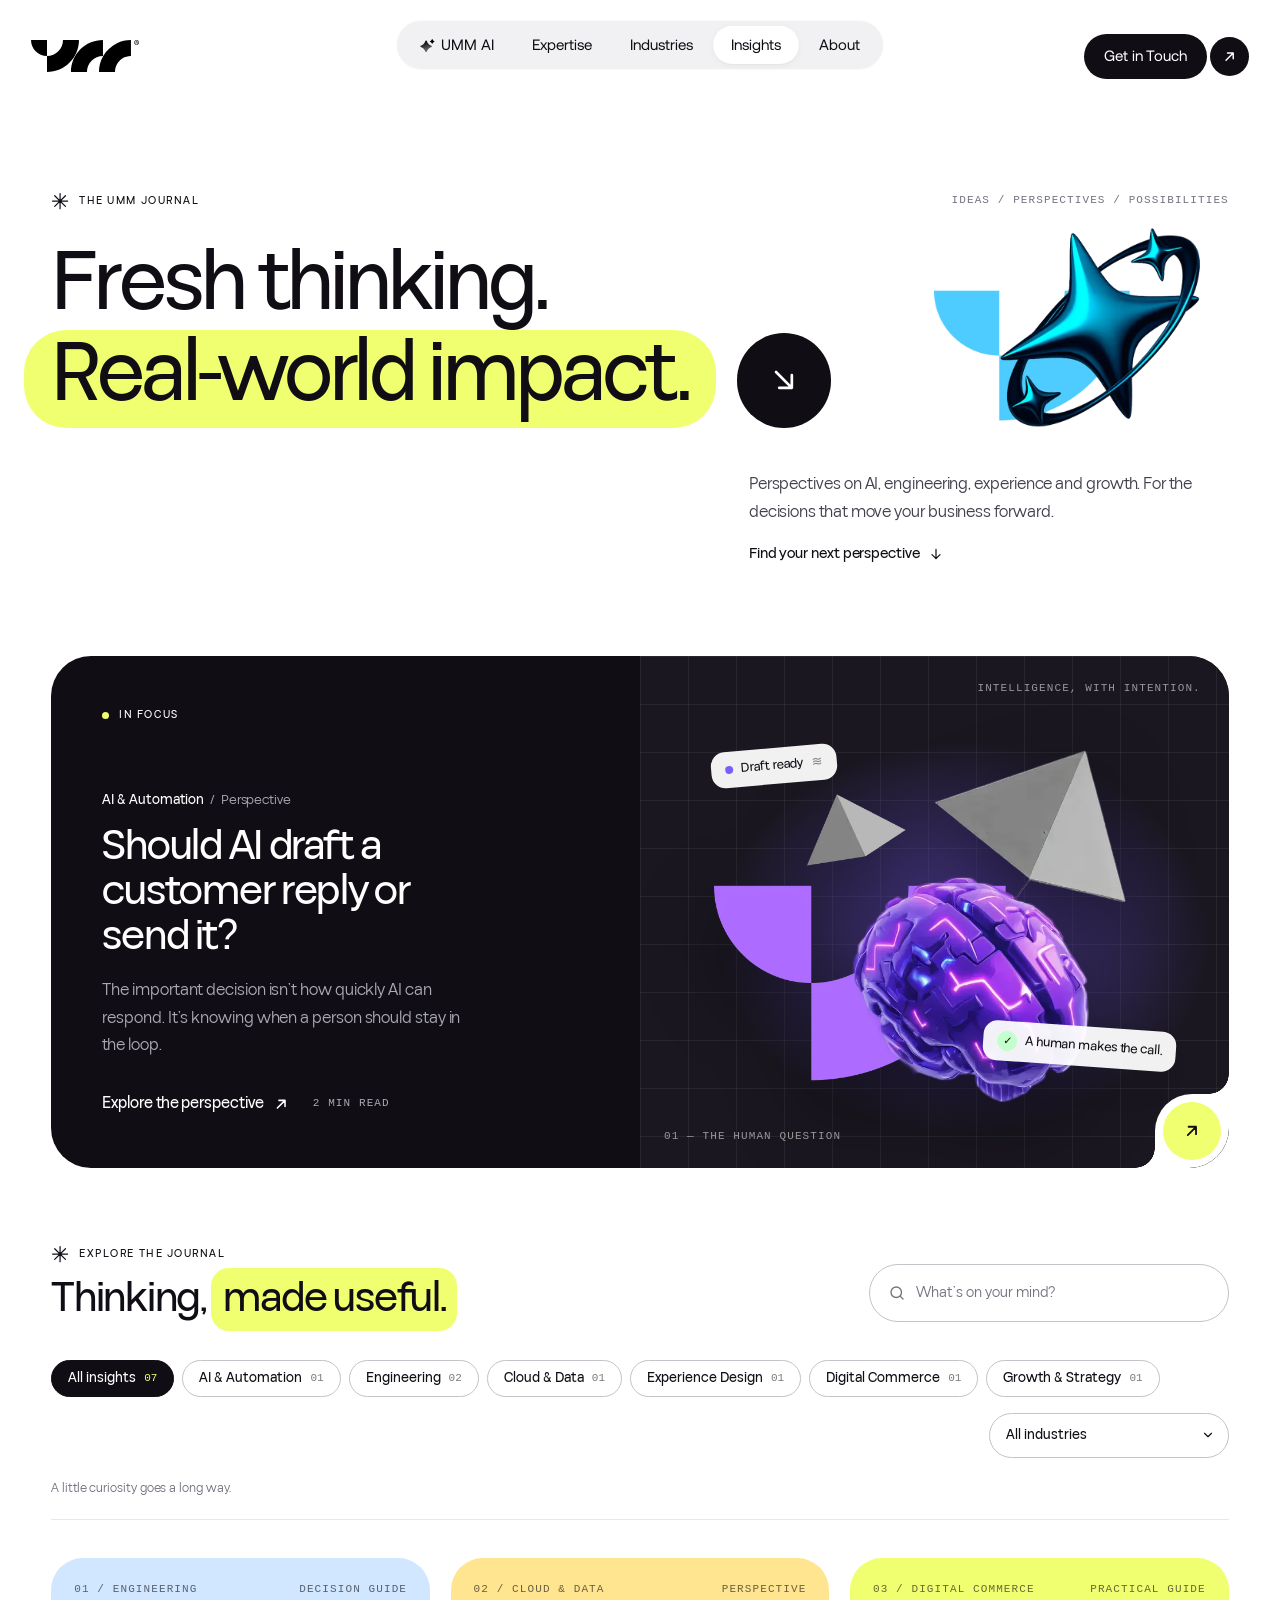
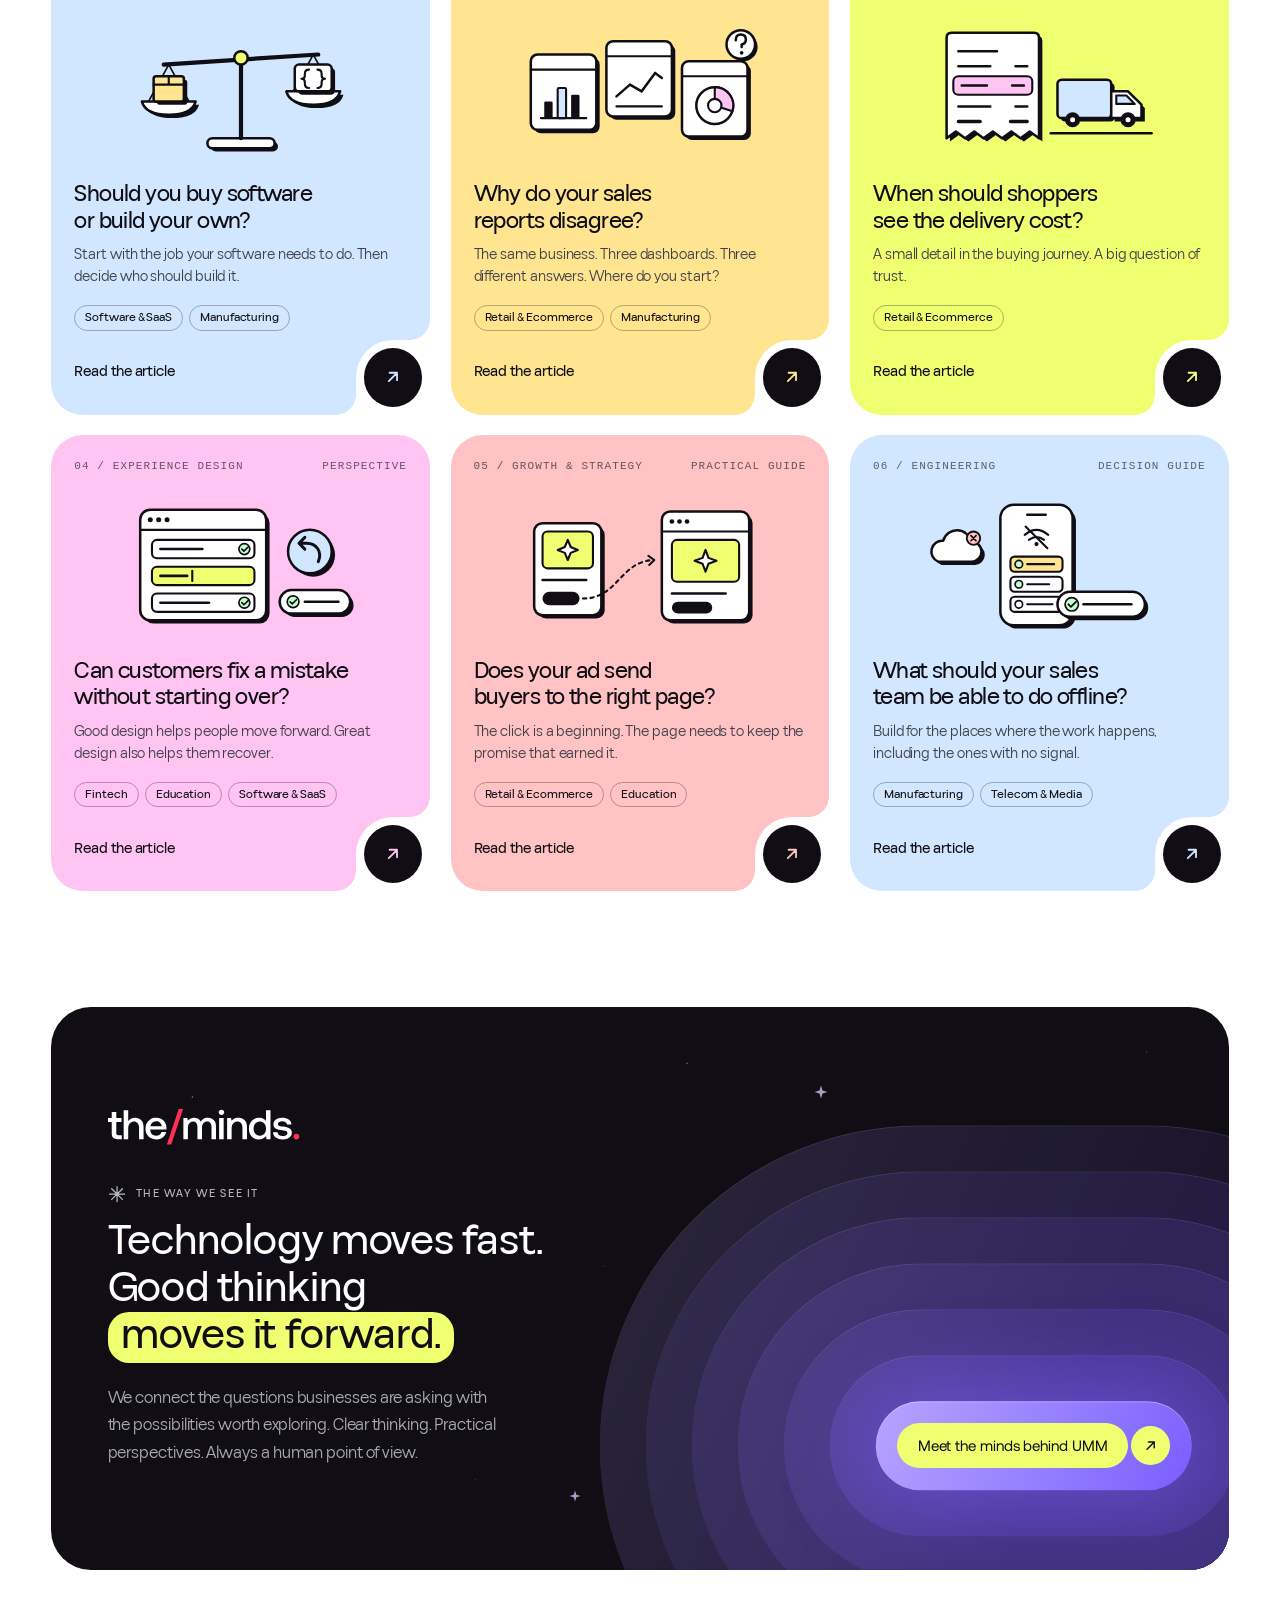
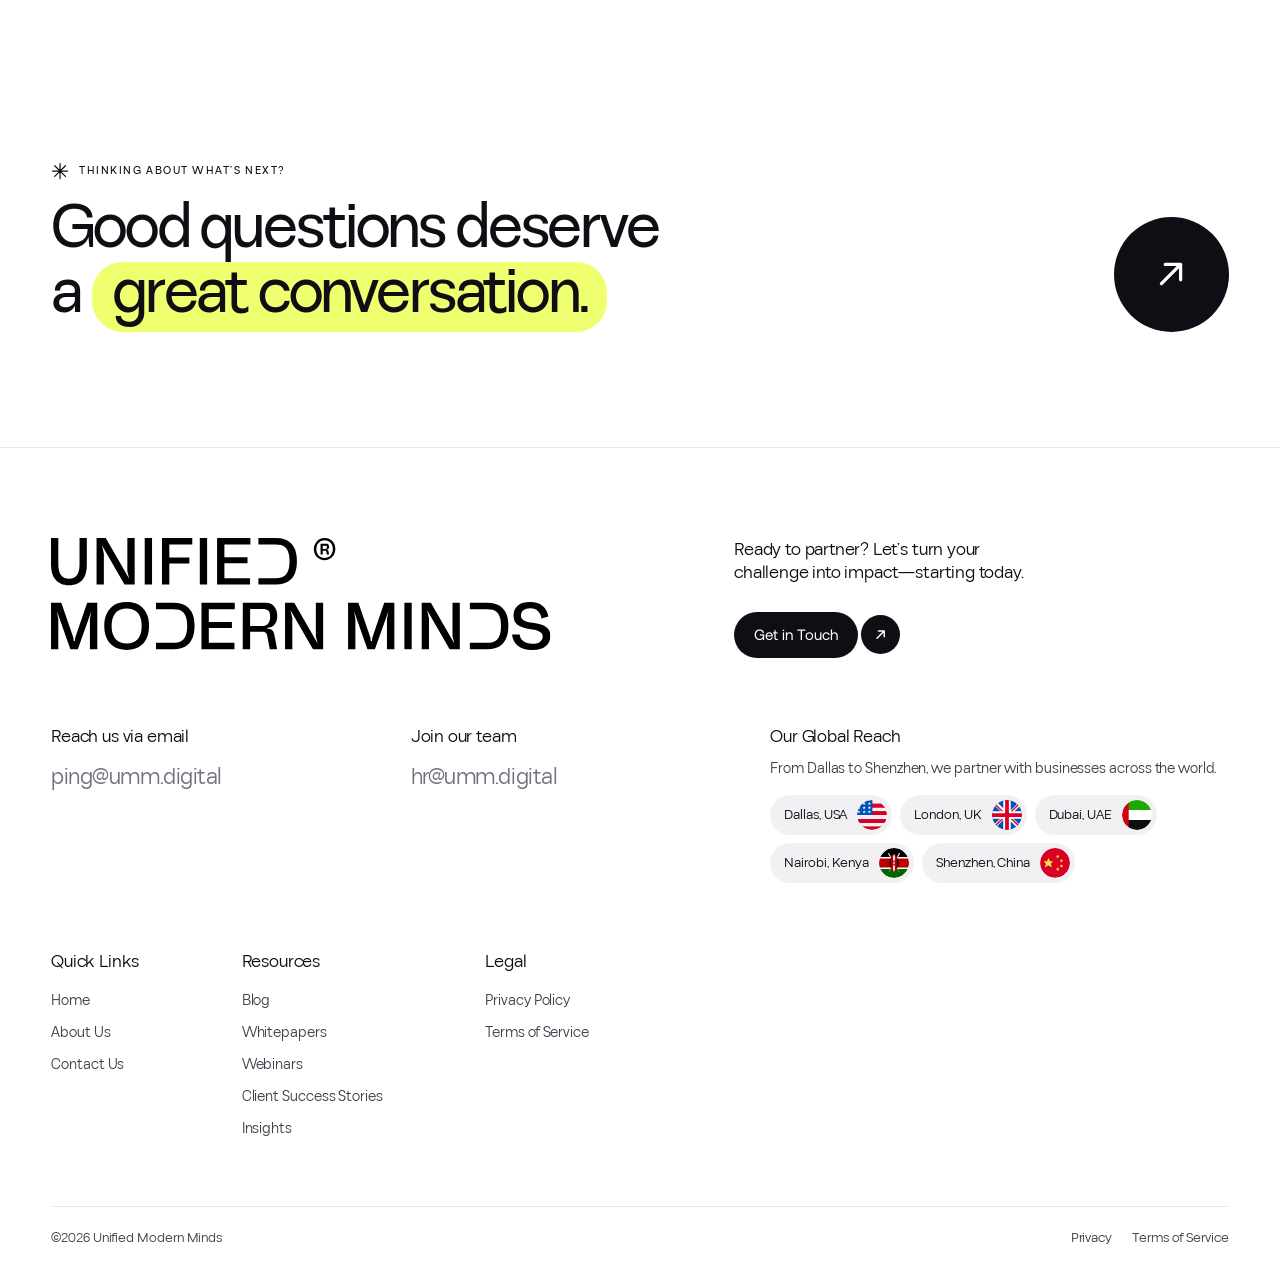
==== commit ec386878: "Redesign minds panel and compact card illustrations - "The way we see it" panel: replace practices/o" ====
--- a/index.html
+++ b/index.html
@@ -220,7 +220,7 @@
           <li data-category="ai" data-industries="fintech telecom retail" data-featured>
             <article class="post-card" data-umm-tone="lilac">
               <div class="post-card__top"><span class="mono">AI &amp; Automation</span><span class="mono">Perspective</span></div>
-              <div class="post-card__visual" aria-hidden="true"><img src="assets/img/illustrations/ai-draft-or-send.svg" alt="" loading="lazy" width="360" height="220"></div>
+              <div class="post-card__visual" aria-hidden="true"><img src="assets/img/illustrations/ai-draft-or-send.svg" alt="" loading="lazy" width="300" height="160"></div>
               <h3 class="post-card__title"><a href="insights/should-ai-draft-or-send.html">Should AI draft a customer reply or send it?</a></h3>
               <p class="post-card__excerpt">The important decision isn’t how quickly AI can respond. It’s knowing when a person should stay in the loop.</p>
               <ul class="tags"><li>Fintech</li><li>Telecom</li><li>Retail</li></ul>
@@ -232,7 +232,7 @@
           <li data-category="engineering" data-industries="software manufacturing">
             <article class="post-card reveal" data-umm-tone="sky">
               <div class="post-card__top"><span class="mono">01 / Engineering</span><span class="mono">Decision guide</span></div>
-              <div class="post-card__visual" aria-hidden="true"><img src="assets/img/illustrations/buy-or-build.svg" alt="" loading="lazy" width="360" height="220"></div>
+              <div class="post-card__visual" aria-hidden="true"><img src="assets/img/illustrations/buy-or-build.svg" alt="" loading="lazy" width="300" height="160"></div>
               <h3 class="post-card__title"><a href="insights/buy-software-or-build-your-own.html">Should you buy software or build your own?</a></h3>
               <p class="post-card__excerpt">Start with the job your software needs to do. Then decide who should build it.</p>
               <ul class="tags"><li>Software &amp; SaaS</li><li>Manufacturing</li></ul>
@@ -244,7 +244,7 @@
           <li data-category="cloud" data-industries="retail manufacturing software">
             <article class="post-card reveal" data-umm-tone="sun">
               <div class="post-card__top"><span class="mono">02 / Cloud &amp; Data</span><span class="mono">Perspective</span></div>
-              <div class="post-card__visual" aria-hidden="true"><img src="assets/img/illustrations/sales-reports.svg" alt="" loading="lazy" width="360" height="220"></div>
+              <div class="post-card__visual" aria-hidden="true"><img src="assets/img/illustrations/sales-reports.svg" alt="" loading="lazy" width="300" height="160"></div>
               <h3 class="post-card__title"><a href="insights/why-sales-reports-disagree.html">Why do your sales reports disagree?</a></h3>
               <p class="post-card__excerpt">The same business. Three dashboards. Three different answers. Where do you start?</p>
               <ul class="tags"><li>Retail &amp; Ecommerce</li><li>Manufacturing</li></ul>
@@ -256,7 +256,7 @@
           <li data-category="commerce" data-industries="retail">
             <article class="post-card reveal" data-umm-tone="citrus">
               <div class="post-card__top"><span class="mono">03 / Digital Commerce</span><span class="mono">Practical guide</span></div>
-              <div class="post-card__visual" aria-hidden="true"><img src="assets/img/illustrations/delivery-cost.svg" alt="" loading="lazy" width="360" height="220"></div>
+              <div class="post-card__visual" aria-hidden="true"><img src="assets/img/illustrations/delivery-cost.svg" alt="" loading="lazy" width="300" height="160"></div>
               <h3 class="post-card__title"><a href="insights/when-to-show-delivery-cost.html">When should shoppers see the delivery cost?</a></h3>
               <p class="post-card__excerpt">A small detail in the buying journey. A big question of trust.</p>
               <ul class="tags"><li>Retail &amp; Ecommerce</li></ul>
@@ -268,7 +268,7 @@
           <li data-category="experience" data-industries="fintech education software">
             <article class="post-card reveal" data-umm-tone="blossom">
               <div class="post-card__top"><span class="mono">04 / Experience Design</span><span class="mono">Perspective</span></div>
-              <div class="post-card__visual" aria-hidden="true"><img src="assets/img/illustrations/fix-a-mistake.svg" alt="" loading="lazy" width="360" height="220"></div>
+              <div class="post-card__visual" aria-hidden="true"><img src="assets/img/illustrations/fix-a-mistake.svg" alt="" loading="lazy" width="300" height="160"></div>
               <h3 class="post-card__title"><a href="insights/fix-a-mistake-without-starting-over.html">Can customers fix a mistake without starting over?</a></h3>
               <p class="post-card__excerpt">Good design helps people move forward. Great design also helps them recover.</p>
               <ul class="tags"><li>Fintech</li><li>Education</li><li>Software &amp; SaaS</li></ul>
@@ -280,7 +280,7 @@
           <li data-category="growth" data-industries="retail education software">
             <article class="post-card reveal" data-umm-tone="coral">
               <div class="post-card__top"><span class="mono">05 / Growth &amp; Strategy</span><span class="mono">Practical guide</span></div>
-              <div class="post-card__visual" aria-hidden="true"><img src="assets/img/illustrations/ad-to-right-page.svg" alt="" loading="lazy" width="360" height="220"></div>
+              <div class="post-card__visual" aria-hidden="true"><img src="assets/img/illustrations/ad-to-right-page.svg" alt="" loading="lazy" width="300" height="160"></div>
               <h3 class="post-card__title"><a href="insights/does-your-ad-send-buyers-to-the-right-page.html">Does your ad send buyers to the right page?</a></h3>
               <p class="post-card__excerpt">The click is a beginning. The page needs to keep the promise that earned it.</p>
               <ul class="tags"><li>Retail &amp; Ecommerce</li><li>Education</li></ul>
@@ -292,7 +292,7 @@
           <li data-category="engineering" data-industries="manufacturing telecom">
             <article class="post-card reveal" data-umm-tone="sky">
               <div class="post-card__top"><span class="mono">06 / Engineering</span><span class="mono">Decision guide</span></div>
-              <div class="post-card__visual" aria-hidden="true"><img src="assets/img/illustrations/offline-sales.svg" alt="" loading="lazy" width="360" height="220"></div>
+              <div class="post-card__visual" aria-hidden="true"><img src="assets/img/illustrations/offline-sales.svg" alt="" loading="lazy" width="300" height="160"></div>
               <h3 class="post-card__title"><a href="insights/what-your-sales-team-needs-offline.html">What should your sales team be able to do offline?</a></h3>
               <p class="post-card__excerpt">Build for the places where the work happens, including the ones with no signal.</p>
               <ul class="tags"><li>Manufacturing</li><li>Telecom &amp; Media</li></ul>
@@ -315,31 +315,27 @@
       </div>
     </section>
 
-    <!-- ===================== THE MINDS BEHIND IT (team) ===================== -->
+    <!-- ===================== THE WAY WE SEE IT ===================== -->
     <section class="minds" aria-labelledby="minds-title">
       <div class="wrap">
         <div class="minds__panel reveal">
-          <div>
+          <svg class="minds__spark" style="top:14%;right:34%;width:14px" viewBox="0 0 24 24" aria-hidden="true"><path d="M12 1l2.6 8.4L23 12l-8.4 2.6L12 23l-2.6-8.4L1 12l8.4-2.6Z"/></svg>
+          <svg class="minds__spark" style="top:30%;right:9%;width:10px" viewBox="0 0 24 24" aria-hidden="true"><path d="M12 1l2.6 8.4L23 12l-8.4 2.6L12 23l-2.6-8.4L1 12l8.4-2.6Z"/></svg>
+          <svg class="minds__spark" style="bottom:12%;left:44%;width:12px" viewBox="0 0 24 24" aria-hidden="true"><path d="M12 1l2.6 8.4L23 12l-8.4 2.6L12 23l-2.6-8.4L1 12l8.4-2.6Z"/></svg>
+          <div class="minds__copy">
             <img class="minds__mark" src="assets/img/minds-2.svg" alt="the/minds." loading="lazy" width="240" height="62">
             <p class="eyebrow"><svg viewBox="0 0 24 24" aria-hidden="true"><path d="M12 2v20M2 12h20M4.9 4.9l14.2 14.2M19.1 4.9 4.9 19.1"/></svg>The way we see it</p>
             <h2 class="minds__title" id="minds-title"><span class="line">Technology moves fast.</span> <span class="line">Good thinking</span> <span class="line"><span class="hl" data-umm-tone="citrus">moves it forward.</span></span></h2>
             <p class="minds__body">We connect the questions businesses are asking with the possibilities worth exploring. Clear thinking. Practical perspectives. Always a human point of view.</p>
-            <a class="umm-cta umm-cta--citrus" href="https://umm.digital/about/">
-              <span class="umm-cta__label">Meet the minds behind UMM</span>
-              <span class="umm-cta__dot"><span class="fly" aria-hidden="true"><svg viewBox="0 0 24 24" fill="none" stroke="currentColor" stroke-width="2" stroke-linecap="round" stroke-linejoin="round"><path d="M7 17 17 7M9 7h8v8"/></svg><svg viewBox="0 0 24 24" fill="none" stroke="currentColor" stroke-width="2" stroke-linecap="round" stroke-linejoin="round"><path d="M7 17 17 7M9 7h8v8"/></svg></span></span>
-            </a>
-          </div>
-          <div class="minds__team">
-            <p class="mono minds__label">Perspectives from across our six practices</p>
-            <ul class="practices">
-            <li><a href="https://umm.digital/service/ai-automation/" data-umm-tone="lilac"><span class="practices__top"><img src="assets/img/icons/e1.svg" alt=""><span class="practices__go"><span class="fly" aria-hidden="true"><svg viewBox="0 0 24 24" fill="none" stroke="currentColor" stroke-width="2.2" stroke-linecap="round" stroke-linejoin="round"><path d="M7 17 17 7M8 7h9v9"/></svg><svg viewBox="0 0 24 24" fill="none" stroke="currentColor" stroke-width="2.2" stroke-linecap="round" stroke-linejoin="round"><path d="M7 17 17 7M8 7h9v9"/></svg></span></span></span><b>AI &amp; Automation</b></a></li>
-            <li><a href="https://umm.digital/service/digital-engineering/" data-umm-tone="sky"><span class="practices__top"><img src="assets/img/icons/e3.svg" alt=""><span class="practices__go"><span class="fly" aria-hidden="true"><svg viewBox="0 0 24 24" fill="none" stroke="currentColor" stroke-width="2.2" stroke-linecap="round" stroke-linejoin="round"><path d="M7 17 17 7M8 7h9v9"/></svg><svg viewBox="0 0 24 24" fill="none" stroke="currentColor" stroke-width="2.2" stroke-linecap="round" stroke-linejoin="round"><path d="M7 17 17 7M8 7h9v9"/></svg></span></span></span><b>Digital Engineering</b></a></li>
-            <li><a href="https://umm.digital/service/cloud-data/" data-umm-tone="sun"><span class="practices__top"><img src="assets/img/icons/e4.svg" alt=""><span class="practices__go"><span class="fly" aria-hidden="true"><svg viewBox="0 0 24 24" fill="none" stroke="currentColor" stroke-width="2.2" stroke-linecap="round" stroke-linejoin="round"><path d="M7 17 17 7M8 7h9v9"/></svg><svg viewBox="0 0 24 24" fill="none" stroke="currentColor" stroke-width="2.2" stroke-linecap="round" stroke-linejoin="round"><path d="M7 17 17 7M8 7h9v9"/></svg></span></span></span><b>Cloud &amp; Data</b></a></li>
-            <li><a href="https://umm.digital/service/customer-experience-ui-design/" data-umm-tone="blossom"><span class="practices__top"><img src="assets/img/icons/e5.svg" alt=""><span class="practices__go"><span class="fly" aria-hidden="true"><svg viewBox="0 0 24 24" fill="none" stroke="currentColor" stroke-width="2.2" stroke-linecap="round" stroke-linejoin="round"><path d="M7 17 17 7M8 7h9v9"/></svg><svg viewBox="0 0 24 24" fill="none" stroke="currentColor" stroke-width="2.2" stroke-linecap="round" stroke-linejoin="round"><path d="M7 17 17 7M8 7h9v9"/></svg></span></span></span><b>Customer Experience &amp; UI Design</b></a></li>
-            <li><a href="https://umm.digital/service/ux-digital-commerce/" data-umm-tone="citrus"><span class="practices__top"><img src="assets/img/icons/e2.svg" alt=""><span class="practices__go"><span class="fly" aria-hidden="true"><svg viewBox="0 0 24 24" fill="none" stroke="currentColor" stroke-width="2.2" stroke-linecap="round" stroke-linejoin="round"><path d="M7 17 17 7M8 7h9v9"/></svg><svg viewBox="0 0 24 24" fill="none" stroke="currentColor" stroke-width="2.2" stroke-linecap="round" stroke-linejoin="round"><path d="M7 17 17 7M8 7h9v9"/></svg></span></span></span><b>UX &amp; Digital Commerce</b></a></li>
-            <li><a href="https://umm.digital/service/integrated-growth-strategy/" data-umm-tone="coral"><span class="practices__top"><img src="assets/img/icons/e6.svg" alt=""><span class="practices__go"><span class="fly" aria-hidden="true"><svg viewBox="0 0 24 24" fill="none" stroke="currentColor" stroke-width="2.2" stroke-linecap="round" stroke-linejoin="round"><path d="M7 17 17 7M8 7h9v9"/></svg><svg viewBox="0 0 24 24" fill="none" stroke="currentColor" stroke-width="2.2" stroke-linecap="round" stroke-linejoin="round"><path d="M7 17 17 7M8 7h9v9"/></svg></span></span></span><b>Integrated Growth &amp; Strategy</b></a></li>
-            </ul>
-            <ul class="offices" aria-label="Our offices"><li><img src="assets/img/flags/us.svg" alt="">Dallas</li><li><img src="assets/img/flags/uk.svg" alt="">London</li><li><img src="assets/img/flags/ae.svg" alt="">Dubai</li><li><img src="assets/img/flags/ke.svg" alt="">Nairobi</li><li><img src="assets/img/flags/cn.svg" alt="">Shenzhen</li></ul>
+          </div>
+          <div class="minds__orbit">
+            <div class="orbit-core">
+              <span class="orbit-ring" style="--i:6"></span><span class="orbit-ring" style="--i:5"></span><span class="orbit-ring" style="--i:4"></span><span class="orbit-ring" style="--i:3"></span><span class="orbit-ring" style="--i:2"></span><span class="orbit-ring" style="--i:1"></span><span class="orbit-ring orbit-ring--core" style="--i:0"></span>
+              <a class="umm-cta umm-cta--citrus" href="https://umm.digital/about/">
+                <span class="umm-cta__label">Meet the minds behind UMM</span>
+                <span class="umm-cta__dot"><span class="fly" aria-hidden="true"><svg viewBox="0 0 24 24" fill="none" stroke="currentColor" stroke-width="2" stroke-linecap="round" stroke-linejoin="round"><path d="M7 17 17 7M9 7h8v8"/></svg><svg viewBox="0 0 24 24" fill="none" stroke="currentColor" stroke-width="2" stroke-linecap="round" stroke-linejoin="round"><path d="M7 17 17 7M9 7h8v8"/></svg></span></span>
+              </a>
+            </div>
           </div>
         </div>
       </div>
--- a/assets/css/umm-blog.css
+++ b/assets/css/umm-blog.css
@@ -451,8 +451,8 @@
 .post-card:hover .notch__btn { transform: rotate(45deg); }
 .post-card__top { display: flex; justify-content: space-between; gap: 12px; }
 .post-card__top .mono { color: rgba(16,14,20,.62); }
-.post-card__visual { position: relative; display: grid; place-items: center; aspect-ratio: 360 / 220; margin: 18px 0 22px; }
-.post-card__visual > img { width: 100%; height: 100%; object-fit: contain; transition: transform .8s var(--umm-ease-out); }
+.post-card__visual { position: relative; display: flex; justify-content: center; align-items: center; height: clamp(116px, 10.5vw, 152px); margin: 22px 0 26px; }
+.post-card__visual > img { height: 100%; width: auto; max-width: 100%; object-fit: contain; transition: transform .8s var(--umm-ease-out); }
 .post-card:hover .post-card__visual > img { transform: translateY(-5px) rotate(-1deg); }
 .post-card__title { font-size: clamp(1.3rem, 1.8vw, 1.6rem); line-height: 1.14; letter-spacing: -.025em; text-wrap: balance; }
 .post-card__title a::after { content: ""; position: absolute; inset: 0; z-index: 3; border-radius: 32px; }
@@ -467,37 +467,52 @@
 .load-more { display: flex; flex-direction: column; align-items: center; gap: 10px; margin-top: 40px; }
 .load-more[hidden] { display: none; }
 
-/* Team section — "the/minds." practices + offices */
+/* "The way we see it" — ink panel, violet rings radiating from the CTA */
 .minds { padding: 0 0 var(--umm-section-y-tight); }
 .minds__panel {
-  display: grid; grid-template-columns: minmax(0, .95fr) minmax(0, 1.05fr); gap: clamp(32px, 5vw, 72px); align-items: center;
-  padding: clamp(28px, 4.4vw, 64px); border-radius: var(--umm-r-2xl);
-  background: var(--umm-ink); color: #fff;
-}
-.minds__mark { width: clamp(170px, 18vw, 240px); }
-.minds .eyebrow { margin: clamp(28px, 4vw, 44px) 0 16px; color: rgba(255,255,255,.72); }
-.minds__title { font-size: var(--umm-text-display-m); line-height: 1.1; text-wrap: balance; }
+  position: relative; overflow: hidden; isolation: isolate;
+  display: grid; grid-template-columns: minmax(0, 1fr) minmax(0, 1fr);
+  min-height: clamp(500px, 44vw, 620px);
+  border-radius: var(--umm-r-2xl);
+  background:
+    radial-gradient(1.6px 1.6px at 12% 16%, rgba(255,255,255,.6), transparent 70%),
+    radial-gradient(1.2px 1.2px at 36% 84%, rgba(255,255,255,.45), transparent 70%),
+    radial-gradient(1.6px 1.6px at 54% 10%, rgba(255,255,255,.45), transparent 70%),
+    radial-gradient(1.2px 1.2px at 74% 22%, rgba(255,255,255,.55), transparent 70%),
+    radial-gradient(1.2px 1.2px at 93% 8%, rgba(255,255,255,.4), transparent 70%),
+    radial-gradient(1.6px 1.6px at 24% 62%, rgba(255,255,255,.35), transparent 70%),
+    radial-gradient(1.2px 1.2px at 47% 46%, rgba(255,255,255,.3), transparent 70%),
+    var(--umm-ink);
+  color: #fff;
+}
+.minds__spark { position: absolute; z-index: 1; height: auto; fill: var(--umm-lilac); opacity: .75; }
+.minds__copy { position: relative; z-index: 3; align-self: center; padding: clamp(28px, 4.4vw, 64px); }
+.minds__mark { width: clamp(150px, 15vw, 210px); }
+.minds .eyebrow { margin: clamp(26px, 3.6vw, 40px) 0 16px; color: rgba(255,255,255,.72); }
+.minds__title { font-size: var(--umm-text-display-m); line-height: 1.1; }
 .minds__title .line { display: block; }
 .minds__title .hl { color: var(--umm-ink); }
 .minds__body { max-width: 44ch; margin-top: 22px; font-size: var(--umm-text-body-l); line-height: 1.62; color: var(--umm-ink-paper-soft); }
-.minds .umm-cta { margin-top: 32px; }
-.minds__team { display: flex; flex-direction: column; gap: 16px; min-width: 0; }
-.minds__label { color: rgba(255,255,255,.62); }
-.practices { list-style: none; display: grid; grid-template-columns: repeat(2, minmax(0, 1fr)); gap: 10px; }
-.practices a {
-  display: flex; flex-direction: column; justify-content: space-between; gap: 22px; height: 100%; min-height: 128px;
-  padding: 16px 16px 18px; border-radius: var(--umm-r-lg); background: var(--umm-tone); color: var(--umm-ink);
-  transition: transform .45s var(--umm-ease-spring);
-}
-.practices a:hover { transform: translateY(-4px) rotate(-1deg); }
-.practices__top { display: flex; justify-content: space-between; align-items: flex-start; }
-.practices__top img { width: 40px; height: 40px; padding: 7px; border-radius: 12px; background: var(--umm-ink); }
-.practices__go { display: grid; place-items: center; width: 30px; height: 30px; border-radius: 50%; background: var(--umm-ink); color: var(--umm-tone); }
-.practices__go .fly { width: 14px; height: 14px; }
-.practices b { font-family: var(--umm-font-display); font-weight: 500; font-size: 1.125rem; line-height: 1.2; letter-spacing: -.02em; }
-.offices { list-style: none; display: flex; flex-wrap: wrap; gap: 8px; padding-top: 16px; border-top: 1px solid var(--umm-ink-line); }
-.offices li { display: inline-flex; align-items: center; gap: 8px; padding: 4px 12px 4px 4px; border-radius: var(--umm-r-pill); background: rgba(255,255,255,.08); font-size: .8125rem; color: rgba(255,255,255,.88); }
-.offices img { width: 24px; height: 24px; border-radius: 50%; }
+.minds__orbit { position: relative; min-height: 280px; }
+.orbit-core { --step: 46px; position: absolute; right: clamp(28px, 10%, 120px); bottom: clamp(48px, 18%, 120px); z-index: 2; isolation: isolate; }
+.orbit-ring {
+  position: absolute; left: 50%; top: 50%; z-index: -1;
+  width: calc(100% + 44px + var(--i) * 2 * var(--step));
+  height: calc(100% + 44px + var(--i) * 2 * var(--step));
+  border-radius: var(--umm-r-pill);
+  transform: translate(-50%, -50%);
+  background:
+    linear-gradient(115deg, rgba(255,255,255,.07), rgba(255,255,255,0) 55%),
+    color-mix(in srgb, var(--umm-violet) calc(64% - var(--i) * 9%), var(--umm-ink));
+  box-shadow: inset 0 1px 0 rgba(220,207,255,.12);
+  animation: ripple 7s ease-in-out infinite;
+  animation-delay: calc(var(--i) * -.5s);
+}
+.orbit-ring--core {
+  background: linear-gradient(115deg, color-mix(in srgb, var(--umm-lilac) 62%, var(--umm-violet)), var(--umm-violet));
+  box-shadow: 0 0 80px 10px rgba(123, 92, 255, .55), inset 0 1px 0 rgba(255,255,255,.35);
+}
+@keyframes ripple { 50% { transform: translate(-50%, -50%) scale(1.025); } }
 
 /* Contact CTA */
 .talk { padding: var(--umm-section-y) 0; }
@@ -578,7 +593,7 @@
 .a-banner__cap--br { right: 28px; bottom: 22px; }
 .a-banner__cap--tr { right: 28px; top: 24px; }
 .toc:has(ol:empty) { display: none; }
-.a-banner > img.a-banner__illo { height: 80%; filter: none; }
+.a-banner > img.a-banner__illo { height: 52%; filter: none; }
 .a-banner .float-chip--a { top: 20%; left: 18%; }
 .a-banner .float-chip--b { bottom: 22%; right: 16%; }
 
@@ -694,7 +709,10 @@
   .feature { grid-template-columns: 1fr; }
   .feature__art { min-height: 340px; order: -1; }
   .feature__kicker { margin-top: 0; padding-top: 0; }
-  .minds__panel { grid-template-columns: minmax(0, 1fr); }
+  .minds__panel { grid-template-columns: minmax(0, 1fr); min-height: 0; }
+  .minds__orbit { min-height: 340px; }
+  .orbit-core { right: 50%; transform: translateX(50%); bottom: 110px; --step: 36px; }
+  .orbit-ring[style*="--i:5"], .orbit-ring[style*="--i:6"] { display: none; }
   .a-layout { grid-template-columns: minmax(0, 720px); }
   .a-rail { position: static; }
   .a-hero__grid { grid-template-columns: 1fr; }
@@ -726,8 +744,9 @@
   .a-banner .float-chip--b { right: 5%; bottom: 18%; }
   .a-banner__cap--br, .a-banner__cap--tr { display: none; }
   .faq details p { padding-right: 0; }
-  .practices a { min-height: 112px; padding: 14px; }
-  .practices b { font-size: 1rem; }
+  .minds__orbit { min-height: 290px; }
+  .orbit-core { bottom: 90px; --step: 28px; }
+  .orbit-core .umm-cta { font-size: .875rem; }
   .author-card { flex-direction: column; }
 }
 
